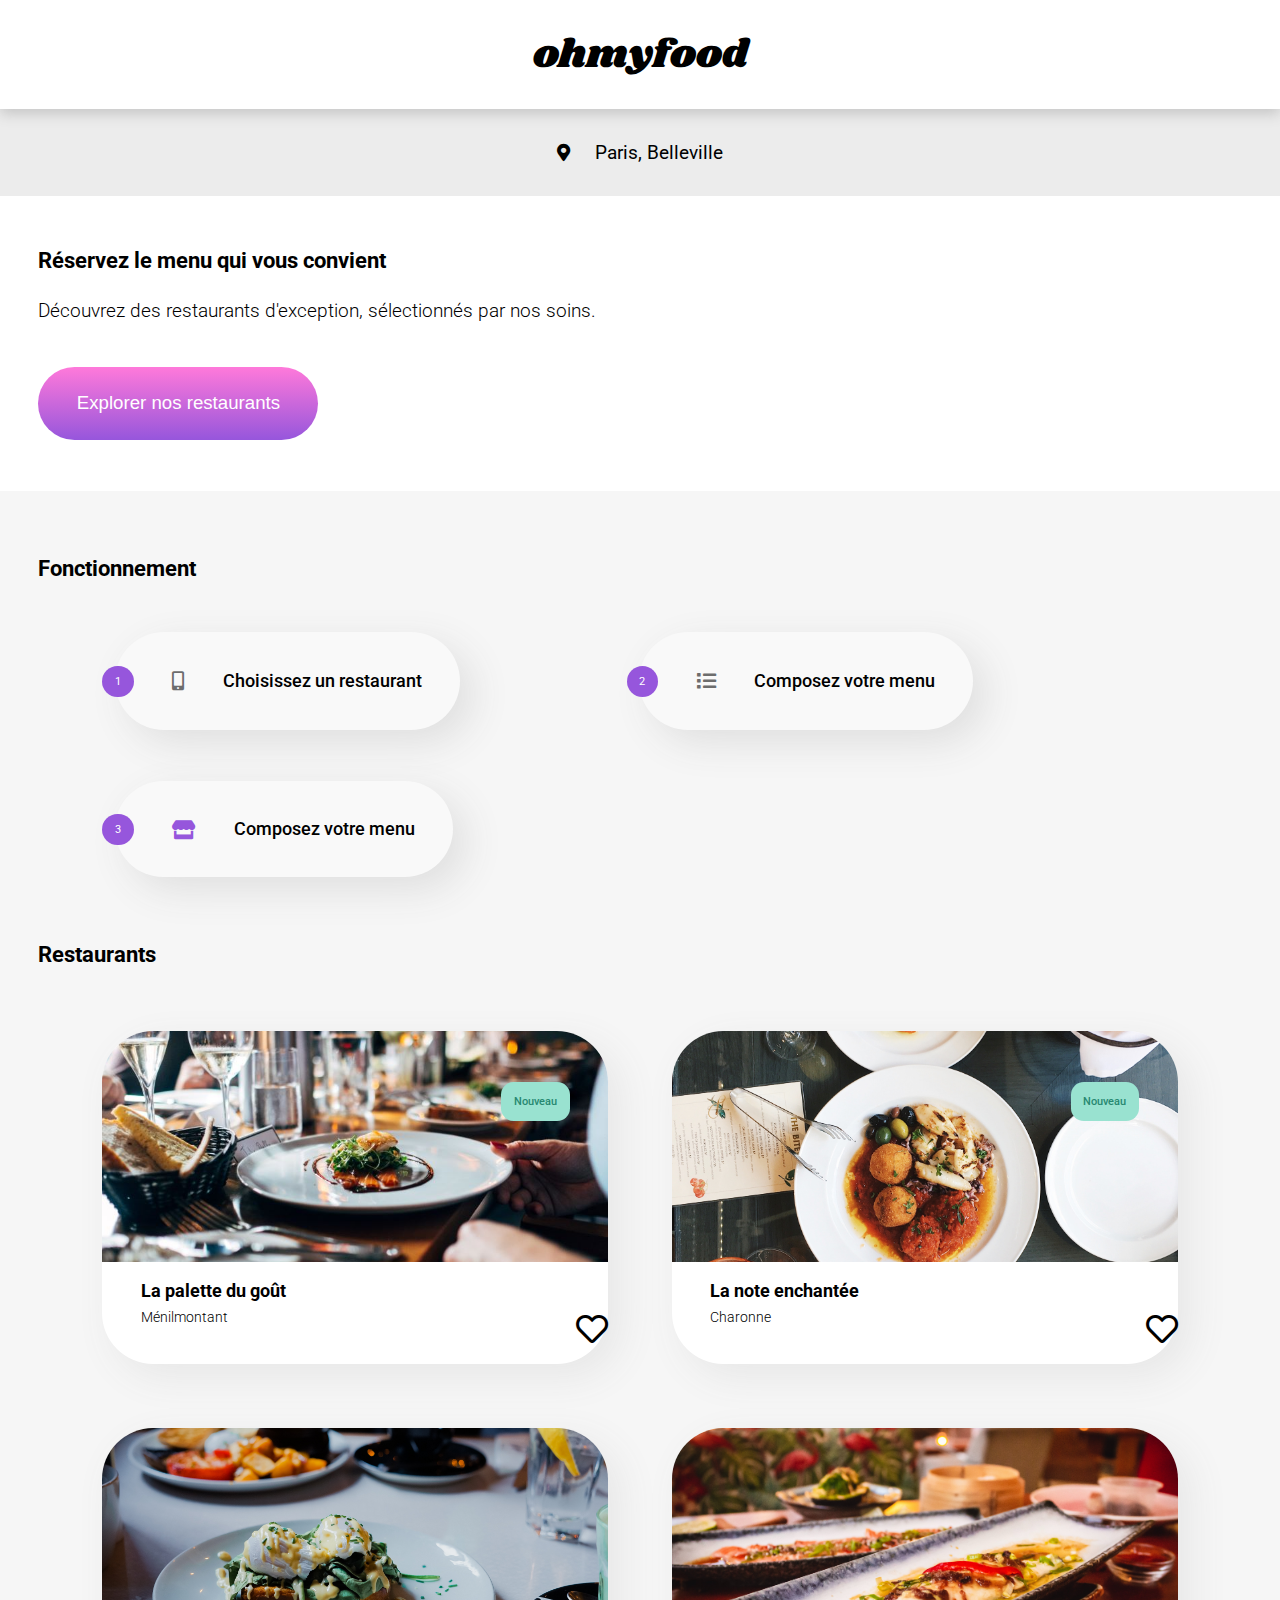
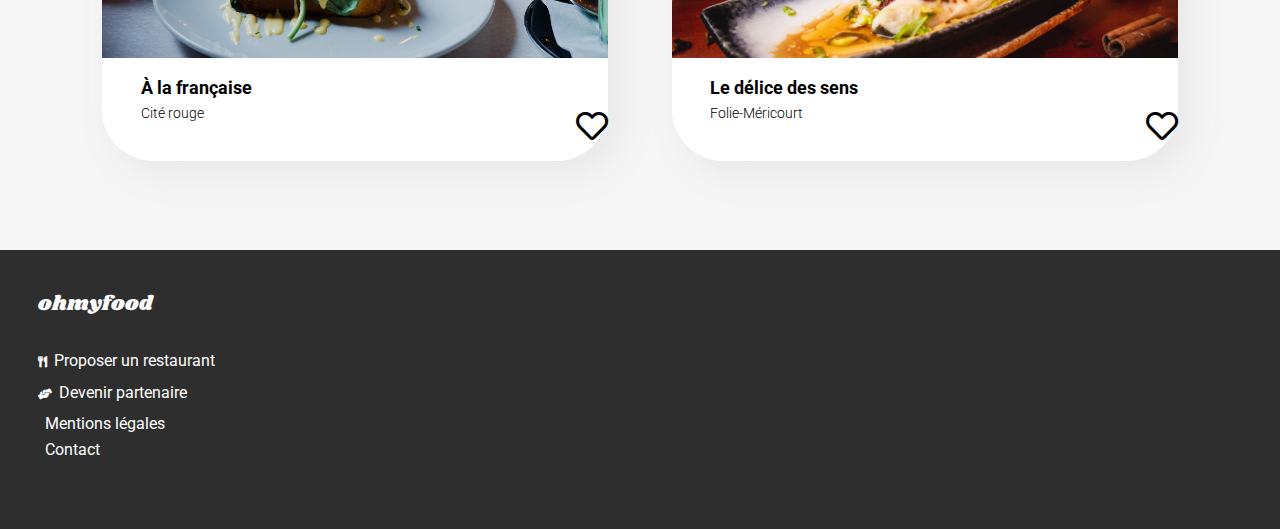
==== index.html @ 34de09c7 "Pages restaurants partie 5" ====
<!DOCTYPE html>
<html lang="fr">
<head>
    <meta charset="utf-8" />
    <meta name="viewport" content="width=device-width,initial-scale=1">
    <title>Ohmyfood</title> 
    <link rel="stylesheet" href="style.css" />
    <link rel="stylesheet" href="https://cdnjs.cloudflare.com/ajax/libs/font-awesome/5.13.1/css/all.min.css"/>
    <link href="https://fonts.googleapis.com/css2?family=Shrikhand&display=swap" rel="stylesheet">
    <link href="https://fonts.googleapis.com/css2?family=Roboto:wght@100;300;400;500;700&display=swap" rel="stylesheet">
</head>
<body>
    <header>
        <div class="website-logo">
            <p>ohmyfood</p>
        </div>
    </header>
    <div id="container">
        <main> 
            <div class="location">
                <div class="location-logo">
                    <i class="fas fa-map-marker-alt"></i>
                </div>
                <div class="text-location">
                    <p>Paris, Belleville</p>
                </div>
            </div>
            <div class="intro">
                <div class="hat-intro">
                    <p>Réservez le menu qui vous convient</p>
                </div>
                <div class="text-intro">
                    <p>Découvrez des restaurants d'exception, sélectionnés par nos soins.</p>
                </div>
                <form class="restaurant-link">
                    <button type="submit"><span class="menu-button">Explorer nos restaurants</span></i></button>
                </form>
            </div>
            <div class="function">
                <div class="function-title">
                    <h1>Fonctionnement</h1>
                </div>
                <div class="topics-function">
                    <div class="topic-function">
                        <div class="number">
                            <p>1</p>
                        </div>
                        <div class="function-logo">
                            <i class="fas fa-mobile-alt"></i>
                        </div>
                        <div class="text-function">
                            <p>Choisissez un restaurant</p>
                        </div>
                    </div>
                    <div class="topic-function">
                        <div class="number">
                            <p>2</p>
                        </div>
                        <div class="function-logo">
                            <i class="fas fa-list"></i>
                        </div>
                        <div class="text-function">
                            <p>Composez votre menu</p>
                        </div>
                    </div>
                    <div class="topic-function">
                        <div class="number">
                            <p>3</p>
                        </div>
                        <div class="store-logo">
                            <i class="fas fa-store"></i>
                        </div>
                        <div class="text-function">
                            <p>Composez votre menu</p>
                        </div>
                    </div>
                </div>
            </div>
            <div class="restaurants-presentation">
                <div class="restaurant-title">
                    <h1>Restaurants</h1>
                </div>
                <div class="bloc-cards-restaurants">
                    <div class="card-restaurant new">
                        <div class="photo-restaurant">
                            <img src="images/la-palette-du-gout.jpg" alt="photo La palette du goût">
                            <div class="tag-new-1">
                                <p>Nouveau</p>
                            </div>
                        </div>
                        <div class="restaurant-informations">
                            <div class="text-restaurant">
                                <div class="restaurant-name">
                                    <h2>La palette du goût</h2>
                                </div>
                                <div class="restaurant-location">
                                    <p>Ménilmontant</p>
                                </div>
                            </div>
                            <div class="heart-logo">
                                <i class="far fa-heart"></i>
                            </div>
                        </div>
                    </div>
                    <div class="card-restaurant new">
                        <div class="photo-restaurant">
                            <img src="images/la-note-enchantee.jpg" alt="photo La note enchantée">
                            <div class="tag-new-2">
                                <p>Nouveau</p>
                            </div>
                        </div>
                        <div class="restaurant-informations">
                            <div class="text-restaurant">
                                <div class="restaurant-name">
                                    <h2>La note enchantée</h2>
                                </div>
                                <div class="restaurant-location">
                                    <p>Charonne</p>
                                </div>
                            </div>
                            <div class="heart-logo">
                                <i class="far fa-heart"></i>
                            </div>
                        </div>
                    </div>
                    <div class="card-restaurant">
                        <div class="photo-restaurant">
                            <img src="images/a-la-francaise.jpg" alt="photo À la française">
                        </div>
                        <div class="restaurant-informations">
                            <div class="text-restaurant">
                                <div class="restaurant-name">
                                    <h2>À la française</h2>
                                </div>
                                <div class="restaurant-location">
                                    <p>Cité rouge</p>
                                </div>
                            </div>
                            <div class="heart-logo">
                                <i class="far fa-heart"></i>
                            </div>
                        </div>
                    </div>
                    <div class="card-restaurant">
                        <div class="photo-restaurant">
                            <img src="images/le-delice-des-sens.jpg" alt="photo Le délice des sens">
                        </div>
                        <div class="restaurant-informations">
                            <div class="text-restaurant">
                                <div class="restaurant-name">
                                    <h2>Le délice des sens</h2>
                                </div>
                                <div class="restaurant-location">
                                    <p>Folie-Méricourt</p>
                                </div>
                            </div>
                            <div class="heart-logo">
                                <i class="far fa-heart"></i>
                            </div>
                        </div>
                    </div>
                </div>
            </div>
        </main>
    </div id="container">
    <footer>
        <div class="footer-title">
            <p>ohmyfood</p>
        </div>
        <div class="topics-footer">
            <div class="topic-footer-1">
                <div class="footer-logo">
                    <i class="fas fa-utensils"></i>
                </div>
                <div class="text-footer-1">
                    <p>Proposer un restaurant</p>
                </div>
            </div>
            <div class="topic-footer-1">
                <div class="footer-logo">
                    <i class="fas fa-hands-helping"></i>
                </div>
                <div class="text-footer-1">
                    <p>Devenir partenaire</p>
                </div>
            </div>
            <div class="topic-footer">
                <div class="text-footer">
                    <p>Mentions légales</p>
                </div>
            </div>
            <div class="topic-footer">
                <div class="text-footer">
                    <p><a href="mailto:amandine.villareal@gmail.com">Contact</a></p>
                </div>
            </div>
        </div>
    </footer>    
</body>
</html>
---- style.css ----
/*Homepage*/
body {
  font-family: roboto, sans-serif;
  width: 100%;
  margin: 0;
}

/*header*/
header {
  display: flex;
  justify-content: center;
}

.website-logo {
  box-shadow: 0vw 0.5vw 1vw #c6c6c6;
  display: flex;
  justify-content: center;
  width: 100%;
}
.website-logo p {
  margin: 2vw 0;
  font-family: shrikhand;
  font-size: 1.7em;
}
@media only screen and (min-width: 768px) and (max-width: 1023px) {
  .website-logo p {
    font-size: 3.5em;
  }
}
@media only screen and (min-width: 1024px) {
  .website-logo p {
    font-size: 2.5em;
    box-shadow: 0vw 0.5vw 1vw white;
  }
}

/*main*/
.location {
  display: flex;
  justify-content: center;
  background: #ECECEC;
}
.location p {
  margin: 4vw 0;
  font-size: 0.85em;
}
@media only screen and (min-width: 768px) and (max-width: 1023px) {
  .location p {
    font-size: 1.4em;
    font-weight: 400;
  }
}
@media only screen and (min-width: 1024px) {
  .location p {
    font-size: 1.2em;
    margin: 2.5vw 0;
  }
}

.location-logo {
  display: flex;
  align-items: center;
  margin-right: 2vw;
}

.fa-map-marker-alt {
  font-size: 0.8em;
}
@media only screen and (min-width: 768px) and (max-width: 1023px) {
  .fa-map-marker-alt {
    font-size: 1.3em;
  }
}
@media only screen and (min-width: 1024px) {
  .fa-map-marker-alt {
    font-size: 1.1em;
  }
}

.intro {
  display: flex;
  flex-direction: column;
  align-items: center;
  background: #f4f4f4;
}
@media only screen and (min-width: 1024px) {
  .intro {
    background: white;
    align-items: normal;
    padding-left: 3vw;
  }
}

.hat-intro {
  margin: 11vw 19vw 5vw 19vw;
  text-align: center;
}
@media only screen and (min-width: 768px) and (max-width: 1023px) {
  .hat-intro {
    margin: 7vw 0 5vw 0;
  }
}
@media only screen and (min-width: 1024px) {
  .hat-intro {
    margin: 4vw 0vw 2vw 0vw;
    text-align: start;
  }
}
.hat-intro p {
  margin: 0;
  font-size: 1.2em;
  font-weight: bold;
}
@media only screen and (min-width: 768px) and (max-width: 1023px) {
  .hat-intro p {
    font-size: 1.8em;
  }
}
@media only screen and (min-width: 1024px) {
  .hat-intro p {
    font-size: 1.4em;
  }
}

.text-intro {
  margin: 0 9vw 10vw 9vw;
  text-align: center;
}
@media only screen and (min-width: 768px) and (max-width: 1023px) {
  .text-intro {
    margin: 0 18vw 8vw 18vw;
  }
}
@media only screen and (min-width: 1024px) {
  .text-intro {
    margin: 0 0vw 3.5vw 0vw;
    text-align: start;
  }
}
.text-intro p {
  margin: 0;
  font-size: 0.9em;
  font-weight: 300;
}
@media only screen and (min-width: 768px) and (max-width: 1023px) {
  .text-intro p {
    font-size: 1.4em;
  }
}
@media only screen and (min-width: 1024px) {
  .text-intro p {
    font-size: 1.2em;
  }
}

.restaurant-link {
  margin-bottom: 15vw;
}
@media only screen and (min-width: 768px) and (max-width: 1023px) {
  .restaurant-link {
    margin-bottom: 11vw;
  }
}
@media only screen and (min-width: 1024px) {
  .restaurant-link {
    margin-bottom: 4vw;
  }
}

button {
  background: linear-gradient(0deg, #9656DC, #FF79DA);
  border-radius: 9vw;
  border: white;
  padding: 4vw 5.5vw;
}
@media only screen and (min-width: 768px) and (max-width: 1023px) {
  button {
    padding: 3vw 6vw;
  }
}
@media only screen and (min-width: 1024px) {
  button {
    padding: 2vw 3vw;
  }
}

.menu-button {
  font-size: 1em;
  font-weight: 500;
  color: white;
}
@media only screen and (min-width: 768px) and (max-width: 1023px) {
  .menu-button {
    font-size: 1.7em;
  }
}
@media only screen and (min-width: 1024px) {
  .menu-button {
    font-size: 1.4em;
  }
}

.function h1 {
  font-size: 1.2em;
  margin: 12vw 0 8vw 5vw;
}
@media only screen and (min-width: 768px) and (max-width: 1023px) {
  .function h1 {
    font-size: 1.6em;
    margin: 6vw 0 6vw 5vw;
  }
}
@media only screen and (min-width: 1024px) {
  .function h1 {
    font-size: 1.4em;
    margin: 5vw 0 4vw 3vw;
  }
}

.topics-function {
  margin-bottom: 17vw;
}
@media only screen and (min-width: 768px) and (max-width: 1023px) {
  .topics-function {
    margin-bottom: 9vw;
  }
}
@media only screen and (min-width: 1024px) {
  .topics-function {
    margin-bottom: 0;
    display: flex;
    flex-wrap: wrap;
  }
}

.topic-function {
  display: flex;
  align-items: center;
  background: #f9f9f9;
  margin: 0 5vw 4vw 9vw;
  border-radius: 6vw;
  box-shadow: 1vw 1vw 3vw #dfdfdf;
}
@media only screen and (min-width: 768px) and (max-width: 1023px) {
  .topic-function {
    margin: 0 14vw 7vw 14vw;
    border-radius: 4vw;
  }
}

.function-logo {
  color: #6d6d6d;
  padding: 7.5vw;
}
@media only screen and (min-width: 768px) and (max-width: 1023px) {
  .function-logo {
    padding: 5vw;
  }
}
@media only screen and (min-width: 1024px) {
  .function-logo {
    padding: 3vw;
  }
}

.store-logo {
  display: flex;
  align-items: center;
  color: #9656DC;
  padding: 7.5vw;
}
@media only screen and (min-width: 768px) and (max-width: 1023px) {
  .store-logo {
    padding: 5vw;
  }
}
@media only screen and (min-width: 1024px) {
  .store-logo {
    padding: 3vw;
  }
}

@media only screen and (min-width: 1024px) {
  .text-function {
    margin-right: 3vw;
  }
}
.text-function p {
  font-size: 0.8em;
  font-weight: 500;
}
@media only screen and (min-width: 768px) and (max-width: 1023px) {
  .text-function p {
    font-size: 1.3em;
  }
}
@media only screen and (min-width: 1024px) {
  .text-function p {
    font-size: 1.1em;
    margin: 0;
  }
}

.fa-mobile-alt {
  font-size: 1em;
}
@media only screen and (min-width: 768px) and (max-width: 1023px) {
  .fa-mobile-alt {
    font-size: 1.3em;
  }
}
@media only screen and (min-width: 1024px) {
  .fa-mobile-alt {
    font-size: 1.2em;
  }
}

.fa-list {
  font-size: 0.9em;
}
@media only screen and (min-width: 768px) and (max-width: 1023px) {
  .fa-list {
    font-size: 1.15em;
  }
}
@media only screen and (min-width: 1024px) {
  .fa-list {
    font-size: 1.2em;
  }
}

.fa-store {
  font-size: 0.8em;
}
@media only screen and (min-width: 768px) and (max-width: 1023px) {
  .fa-store {
    font-size: 1.1em;
  }
}
@media only screen and (min-width: 1024px) {
  .fa-store {
    font-size: 1.2em;
  }
}

.number {
  background: #9656DC;
  border-radius: 3vw;
  padding: 1vw 2vw;
  margin-left: -3.5vw;
}
@media only screen and (min-width: 768px) and (max-width: 1023px) {
  .number {
    padding: 0.6vw 1.3vw;
    margin-left: -2vw;
  }
}
@media only screen and (min-width: 1024px) {
  .number {
    padding: 0.7vw 1vw;
    margin-left: -1vw;
  }
}
.number p {
  margin: 0;
  color: white;
  font-size: 0.7em;
}
@media only screen and (min-width: 768px) and (max-width: 1023px) {
  .number p {
    font-size: 1em;
  }
}

.restaurants-presentation {
  padding: 4vw 0 12vw 0;
  background: #f6f6f6;
}
@media only screen and (min-width: 768px) and (max-width: 1023px) {
  .restaurants-presentation {
    padding: 4vw 0 2vw 0;
  }
}
@media only screen and (min-width: 1024px) {
  .restaurants-presentation {
    padding: 1vw 0 2vw 0;
  }
}
.restaurants-presentation h1 {
  font-size: 1.2em;
  margin: 12vw 0 5vw 5vw;
}
@media only screen and (min-width: 768px) and (max-width: 1023px) {
  .restaurants-presentation h1 {
    font-size: 1.6em;
    margin: 5vw 0 7vw 5vw;
  }
}
@media only screen and (min-width: 1024px) {
  .restaurants-presentation h1 {
    font-size: 1.4em;
    margin: 0vw 0 5vw 3vw;
  }
}

.bloc-cards-restaurants {
  display: flex;
  flex-direction: column;
  margin: 0 5.6vw;
}
@media only screen and (min-width: 768px) and (max-width: 1023px) {
  .bloc-cards-restaurants {
    margin: 0 10vw;
  }
}
@media only screen and (min-width: 1024px) {
  .bloc-cards-restaurants {
    display: grid;
    grid-template-columns: 39.5vw 39.5vw;
    grid-template-rows: 31vw 31vw;
    grid-column-gap: 5vw;
    margin: 0 8vw 0 8vw;
  }
}

.card-restaurant {
  background: white;
  border-radius: 4vw;
  margin-bottom: 5vw;
  box-shadow: 1vw 1vw 3vw #e7e7e7;
}
@media only screen and (min-width: 768px) and (max-width: 1023px) {
  .card-restaurant {
    margin-bottom: 8vw;
  }
}

.photo-restaurant {
  height: 46vw;
}
@media only screen and (min-width: 768px) and (max-width: 1023px) {
  .photo-restaurant {
    height: 33vw;
  }
}
@media only screen and (min-width: 1024px) {
  .photo-restaurant {
    height: 18vw;
  }
}
.photo-restaurant img {
  object-fit: cover;
  width: 100%;
  height: 100%;
  border-radius: 4vw 4vw 0 0;
}

.new {
  position: relative;
}

.tag-new-1 {
  background: #99E2D0;
  padding: 1.5vw 3vw 1.5vw 3vw;
  border-radius: 1vw;
  position: absolute;
  right: 3vw;
  top: 4vw;
}
@media only screen and (min-width: 1024px) {
  .tag-new-1 {
    padding: 1vw;
  }
}
.tag-new-1 p {
  margin: 0;
  font-size: 0.7em;
  font-weight: 500;
  color: #278870;
}
@media only screen and (min-width: 768px) and (max-width: 1023px) {
  .tag-new-1 p {
    font-size: 1.1em;
  }
}

.tag-new-2 {
  background: #99E2D0;
  padding: 1.5vw 3vw 1.5vw 3vw;
  border-radius: 1vw;
  position: absolute;
  right: 3vw;
  top: 4vw;
}
@media only screen and (min-width: 1024px) {
  .tag-new-2 {
    padding: 1vw;
  }
}
.tag-new-2 p {
  margin: 0;
  font-size: 0.7em;
  font-weight: 500;
  color: #278870;
}
@media only screen and (min-width: 768px) and (max-width: 1023px) {
  .tag-new-2 p {
    font-size: 1.1em;
  }
}

.restaurant-informations {
  display: flex;
  justify-content: space-between;
}

.restaurant-name {
  margin: 4vw 0 0 3.5vw;
}
@media only screen and (min-width: 768px) and (max-width: 1023px) {
  .restaurant-name {
    margin: 2vw 0 0 3.5vw;
  }
}
@media only screen and (min-width: 1024px) {
  .restaurant-name {
    margin: 1.5vw 0 0 3vw;
  }
}
.restaurant-name h2 {
  margin: 0;
  font-size: 0.9em;
}
@media only screen and (min-width: 768px) and (max-width: 1023px) {
  .restaurant-name h2 {
    font-size: 1.3em;
  }
}
@media only screen and (min-width: 1024px) {
  .restaurant-name h2 {
    font-size: 1.1em;
  }
}

.restaurant-location {
  margin: 1vw 0 4.5vw 3.5vw;
}
@media only screen and (min-width: 768px) and (max-width: 1023px) {
  .restaurant-location {
    margin: 1vw 0 3vw 3.5vw;
  }
}
@media only screen and (min-width: 1024px) {
  .restaurant-location {
    margin: 0.6vw 0 0vw 3vw;
  }
}
.restaurant-location p {
  margin: 0;
  font-size: 0.85em;
  font-weight: 300;
}
@media only screen and (min-width: 768px) and (max-width: 1023px) {
  .restaurant-location p {
    font-size: 1.2em;
  }
}
@media only screen and (min-width: 1024px) {
  .restaurant-location p {
    font-size: 0.85em;
  }
}

.heart-logo {
  padding: 6vw 6vw 7vw 0;
}
@media only screen and (min-width: 768px) and (max-width: 1023px) {
  .heart-logo {
    padding: 4vw 6vw 4vw 0;
  }
}
@media only screen and (min-width: 1024px) {
  .heart-logo {
    padding: 2.5vw 4vw 0 0;
  }
}

.fa-heart {
  font-size: 1.2em;
}
@media only screen and (min-width: 768px) and (max-width: 1023px) {
  .fa-heart {
    font-size: 1.7em;
  }
}

/*Footer homepage and restaurants*/
footer {
  background: #2E2E2E;
}

.footer-title {
  padding: 5vw 0 6vw 5vw;
}
@media only screen and (min-width: 768px) and (max-width: 1023px) {
  .footer-title {
    padding: 3vw 0 2vw 5vw;
  }
}
@media only screen and (min-width: 1024px) {
  .footer-title {
    padding: 3vw 0 2vw 3vw;
  }
}
.footer-title p {
  font-family: shrikhand;
  font-size: 1em;
  margin: 0;
  color: white;
}
@media only screen and (min-width: 768px) and (max-width: 1023px) {
  .footer-title p {
    font-size: 1.3em;
  }
}
@media only screen and (min-width: 1024px) {
  .footer-title p {
    font-size: 1.3em;
  }
}

.topics-footer {
  padding: 0 0 9vw 5vw;
}
@media only screen and (min-width: 768px) and (max-width: 1023px) {
  .topics-footer {
    padding: 0 0 4vw 5vw;
  }
}
@media only screen and (min-width: 1024px) {
  .topics-footer {
    padding: 0 0 5vw 3vw;
  }
}
.topics-footer p {
  color: white;
  font-size: 0.85em;
  margin: 1vw;
}
@media only screen and (min-width: 768px) and (max-width: 1023px) {
  .topics-footer p {
    font-size: 1.1em;
    margin: 0.5vw 0;
  }
}
@media only screen and (min-width: 1024px) {
  .topics-footer p {
    font-size: 1em;
    margin: 0.5vw;
  }
}
.topics-footer a {
  text-decoration: none;
  color: white;
}

.topic-footer-1 {
  display: flex;
  align-items: center;
}

.footer-logo {
  margin-right: 3vw;
}
@media only screen and (min-width: 768px) and (max-width: 1023px) {
  .footer-logo {
    margin-right: 1vw;
  }
}
@media only screen and (min-width: 1024px) {
  .footer-logo {
    margin-right: 0;
  }
}

.fa-utensils {
  font-size: 0.7em;
  color: white;
  margin: 0;
}
@media only screen and (min-width: 768px) and (max-width: 1023px) {
  .fa-utensils {
    margin-right: 1vw;
    font-size: 1em;
  }
}

.fa-hands-helping {
  font-size: 0.7em;
  color: white;
  margin: 0;
}
@media only screen and (min-width: 768px) and (max-width: 1023px) {
  .fa-hands-helping {
    margin-right: 0.6vw;
    font-size: 0.9em;
  }
}

/*Restaurant pages*/
#container {
  background: #f6f6f6;
}

/*header restaurant*/
.website-presentation {
  display: flex;
  justify-content: center;
  align-items: center;
  width: 100%;
}
.website-presentation h1 {
  margin: 2vw 0;
  font-family: shrikhand;
  font-size: 1.5em;
  font-weight: 400;
}
@media only screen and (min-width: 768px) and (max-width: 1023px) {
  .website-presentation h1 {
    font-size: 3.5em;
  }
}
@media only screen and (min-width: 1024px) {
  .website-presentation h1 {
    font-size: 2.5em;
  }
}

.logo-arrow {
  position: absolute;
  left: 5vw;
  top: 5vw;
}
@media only screen and (min-width: 1024px) {
  .logo-arrow {
    top: 4vw;
  }
}

@media only screen and (min-width: 768px) and (max-width: 1023px) {
  .fa-arrow-left {
    font-size: 2em;
  }
}
@media only screen and (min-width: 1024px) {
  .fa-arrow-left {
    font-size: 1.5em;
  }
}

/*body restaurant*/
.photo-page-restaurant {
  height: 67vw;
}
@media only screen and (min-width: 768px) and (max-width: 1023px) {
  .photo-page-restaurant {
    height: 47vw;
  }
}
@media only screen and (min-width: 1024px) {
  .photo-page-restaurant {
    height: 42vw;
  }
}
.photo-page-restaurant img {
  object-fit: cover;
  width: 100%;
  height: 100%;
}

.restaurant-menu {
  position: relative;
  top: -11vw;
  border-radius: 9vw 9vw 0 0;
  background: #f6f6f6;
}
@media only screen and (min-width: 1024px) {
  .restaurant-menu {
    border-radius: 7vw 7vw 0 0;
    top: -8vw;
  }
}
.restaurant-menu h2 {
  margin: 0;
  font-size: 1em;
  font-weight: 300;
}
@media only screen and (min-width: 768px) and (max-width: 1023px) {
  .restaurant-menu h2 {
    font-size: 1.6em;
  }
}
@media only screen and (min-width: 1024px) {
  .restaurant-menu h2 {
    font-size: 1.4em;
  }
}
.restaurant-menu h3 {
  margin: 0;
  font-size: 0.9em;
}
@media only screen and (min-width: 768px) and (max-width: 1023px) {
  .restaurant-menu h3 {
    font-size: 1.3em;
  }
}
@media only screen and (min-width: 1024px) {
  .restaurant-menu h3 {
    font-size: 1em;
    padding-right: 5vw;
  }
}
.restaurant-menu p {
  margin: 0;
  font-size: 0.85em;
}
@media only screen and (min-width: 768px) and (max-width: 1023px) {
  .restaurant-menu p {
    font-size: 1.5em;
  }
}
@media only screen and (min-width: 1024px) {
  .restaurant-menu p {
    font-size: 0.95em;
  }
}

.menu-title {
  display: flex;
  justify-content: space-between;
  align-items: center;
  padding: 8vw 9vw 0 5vw;
}
@media only screen and (min-width: 768px) and (max-width: 1023px) {
  .menu-title {
    padding: 3vw 9vw 0 10vw;
  }
}
@media only screen and (min-width: 1024px) {
  .menu-title {
    padding: 2vw 9vw 0 8vw;
  }
}
.menu-title h1 {
  font-family: shrikhand;
  font-size: 1.5em;
  font-weight: 400;
  margin: 0;
}
@media only screen and (min-width: 768px) and (max-width: 1023px) {
  .menu-title h1 {
    font-size: 2.3em;
  }
}
@media only screen and (min-width: 1024px) {
  .menu-title h1 {
    font-size: 2.5em;
  }
}

.heart-logo {
  padding: 4vw 6vw 4vw 0;
}
@media only screen and (min-width: 1024px) {
  .heart-logo {
    padding: 4vw 0 4vw 0;
  }
}

.fa-heart {
  font-size: 1.2em;
}
@media only screen and (min-width: 768px) and (max-width: 1023px) {
  .fa-heart {
    font-size: 2em;
  }
}
@media only screen and (min-width: 1024px) {
  .fa-heart {
    font-size: 2em;
  }
}

.course-title {
  margin: 10vw 0 4vw 5vw;
  padding-bottom: 2vw;
}
@media only screen and (min-width: 768px) and (max-width: 1023px) {
  .course-title {
    margin: 4vw 0 4vw 5vw;
  }
}
@media only screen and (min-width: 1024px) {
  .course-title {
    margin: 1vw 0 5vw 3vw;
    padding-bottom: 0vw;
  }
}
.course-title h2 {
  border-bottom: solid 1vw #99E2D0;
  width: 31px;
}
@media only screen and (min-width: 768px) and (max-width: 1023px) {
  .course-title h2 {
    font-size: 1.6em;
    border-bottom: solid 0.6vw #99E2D0;
    width: 45px;
  }
}
@media only screen and (min-width: 1024px) {
  .course-title h2 {
    border-bottom: solid 0.5vw #99E2D0;
  }
}

@media only screen and (min-width: 1024px) {
  .course-cards-bloc {
    display: flex;
    flex-wrap: wrap;
    margin: 0 3vw;
    margin-left: 8vw;
  }
}

.course-card {
  display: flex;
  justify-content: space-between;
  background: white;
  border-radius: 4vw;
  margin: 4vw 4vw 0 5vw;
  padding: 3vw 4vw 3vw 3vw;
  box-shadow: 1vw 1vw 3vw #e7e7e7;
}
@media only screen and (min-width: 768px) and (max-width: 1023px) {
  .course-card {
    padding: 3.5vw 5vw 3.5vw 4vw;
    margin: 0 10vw 7vw 10vw;
  }
}
@media only screen and (min-width: 1024px) {
  .course-card {
    margin: 0vw 11vw 4vw 0;
    padding: 2.5vw 4vw 2.5vw 3vw;
    border-radius: 5vw;
  }
}

.course-price {
  display: flex;
  align-items: center;
}
.course-price p {
  font-weight: 500;
}

.order-link {
  display: flex;
  justify-content: center;
  padding: 13vw 0 10vw 0;
}
@media only screen and (min-width: 768px) and (max-width: 1023px) {
  .order-link {
    padding: 3vw 0 2vw 0;
  }
}
@media only screen and (min-width: 1024px) {
  .order-link {
    padding: 2vw 0 0 0;
  }
}

@media only screen and (min-width: 1024px) {
  .order-button {
    padding: 2vw 2vw;
  }
}

.text-button {
  font-size: 1em;
  font-weight: 500;
  color: white;
  padding: 0 7vw;
}
@media only screen and (min-width: 768px) and (max-width: 1023px) {
  .text-button {
    font-size: 1.7em;
  }
}
@media only screen and (min-width: 1024px) {
  .text-button {
    font-size: 1.4em;
  }
}

/*# sourceMappingURL=style.css.map */
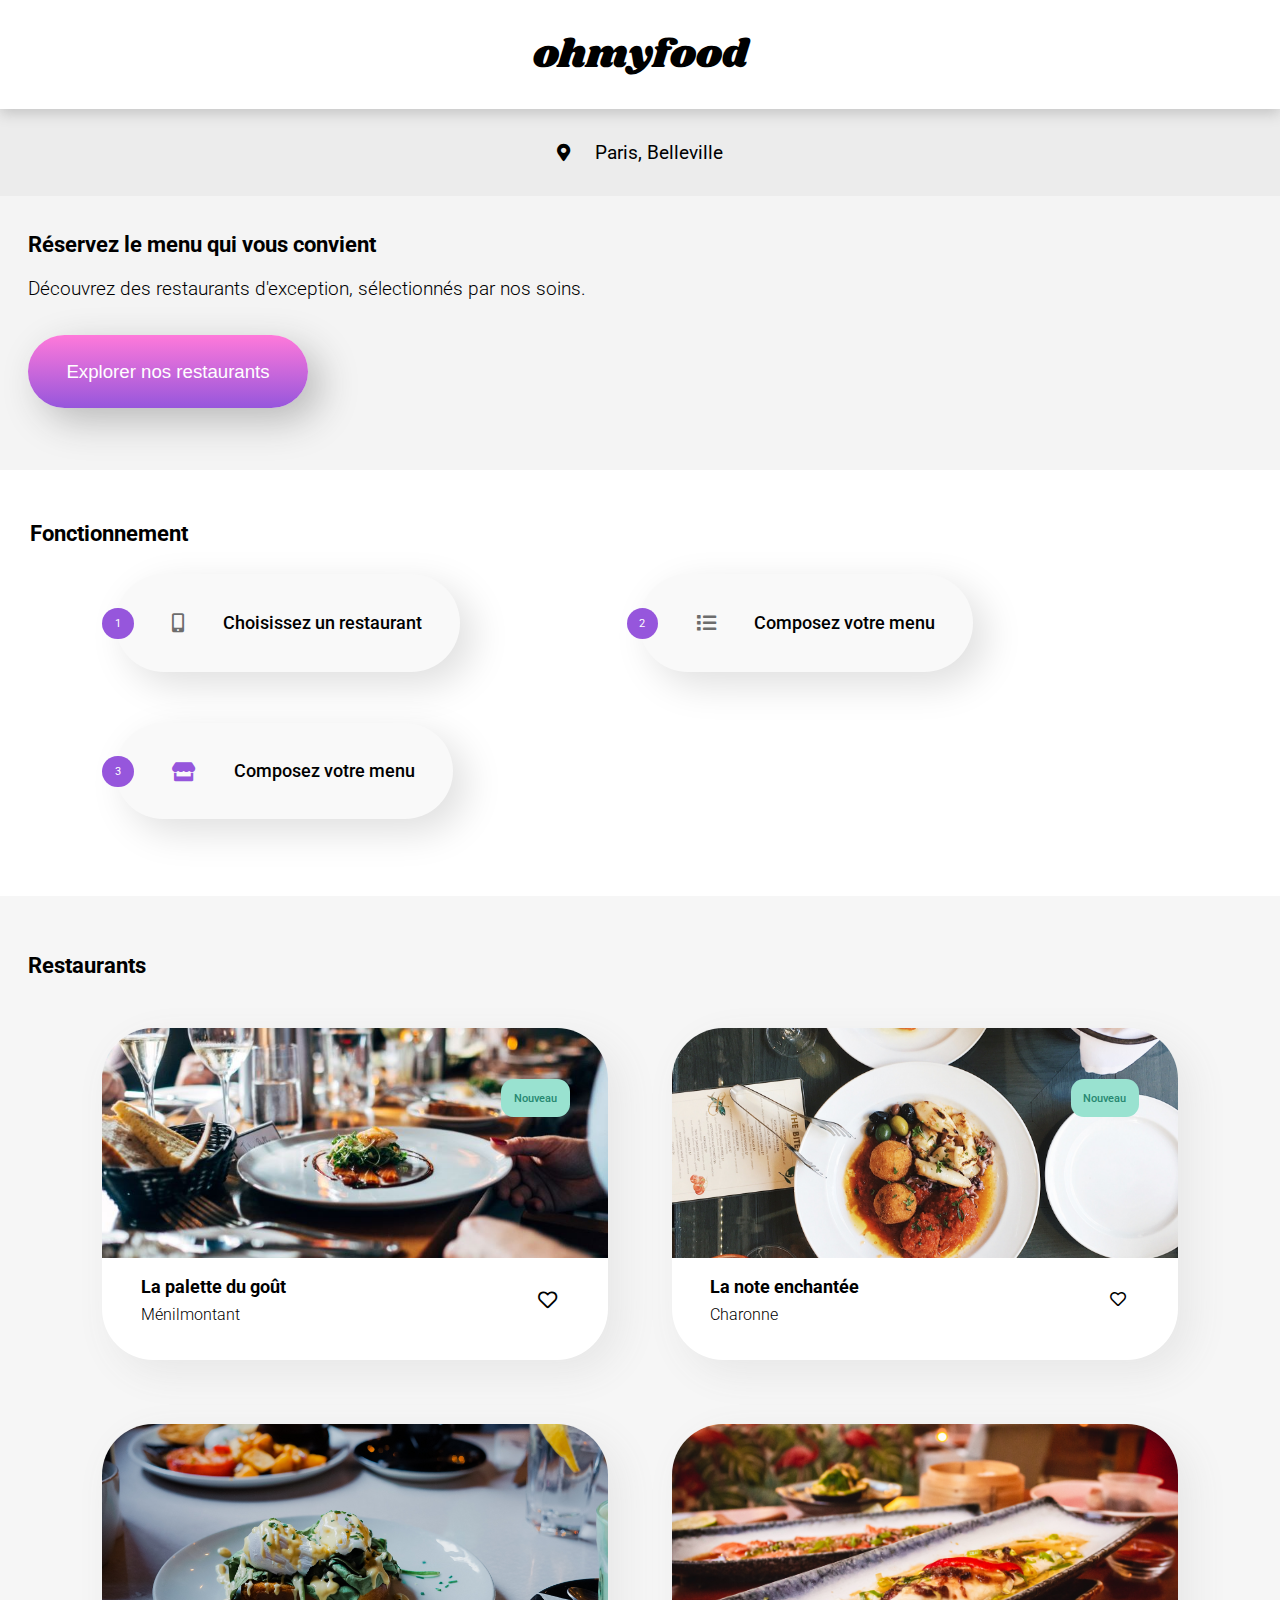
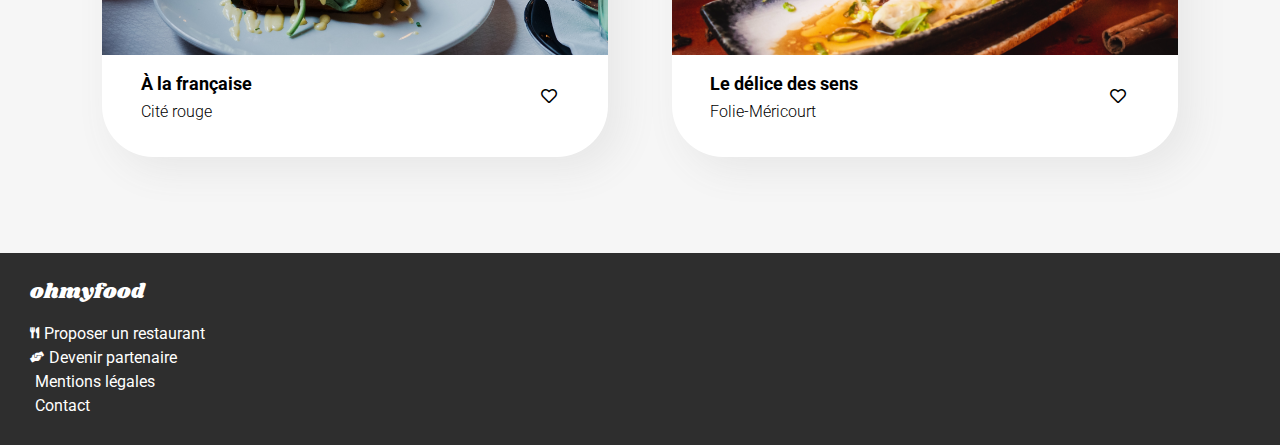
==== commit 23a66e90: "Partie 2" ====
--- a/index.html
+++ b/index.html
@@ -4,7 +4,7 @@
     <meta charset="utf-8" />
     <meta name="viewport" content="width=device-width,initial-scale=1">
     <title>Ohmyfood</title> 
-    <link rel="stylesheet" href="style.css" />
+    <link rel="stylesheet" href="style.css"/>
     <link rel="stylesheet" href="https://cdnjs.cloudflare.com/ajax/libs/font-awesome/5.13.1/css/all.min.css"/>
     <link href="https://fonts.googleapis.com/css2?family=Shrikhand&display=swap" rel="stylesheet">
     <link href="https://fonts.googleapis.com/css2?family=Roboto:wght@100;300;400;500;700&display=swap" rel="stylesheet">
@@ -98,7 +98,8 @@
                                 </div>
                             </div>
                             <div class="heart-logo">
-                                <i class="far fa-heart"></i>
+                                <i class="far fa-heart homepage-logo"></i>
+                                <div class="clic"></div>
                             </div>
                         </div>
                     </div>
@@ -191,7 +192,7 @@
             </div>
             <div class="topic-footer">
                 <div class="text-footer">
-                    <p><a href="mailto:amandine.villareal@gmail.com">Contact</a></p>
+                    <p><a href="mailto:test@test.fr">Contact</a></p>
                 </div>
             </div>
         </div>
--- a/style.css
+++ b/style.css
@@ -85,24 +85,23 @@
 }
 @media only screen and (min-width: 1024px) {
   .intro {
-    background: white;
     align-items: normal;
-    padding-left: 3vw;
+    padding-left: 28px;
   }
 }
 
 .hat-intro {
-  margin: 11vw 19vw 5vw 19vw;
+  margin: 35px 55px 15px 55px;
   text-align: center;
 }
 @media only screen and (min-width: 768px) and (max-width: 1023px) {
   .hat-intro {
-    margin: 7vw 0 5vw 0;
+    margin: 45px 0 35px 0;
   }
 }
 @media only screen and (min-width: 1024px) {
   .hat-intro {
-    margin: 4vw 0vw 2vw 0vw;
+    margin: 35px 0vw 20px 0vw;
     text-align: start;
   }
 }
@@ -123,17 +122,17 @@
 }
 
 .text-intro {
-  margin: 0 9vw 10vw 9vw;
+  margin: 0 25px 30px 25px;
   text-align: center;
 }
 @media only screen and (min-width: 768px) and (max-width: 1023px) {
   .text-intro {
-    margin: 0 18vw 8vw 18vw;
+    margin: 0 18vw 45px 18vw;
   }
 }
 @media only screen and (min-width: 1024px) {
   .text-intro {
-    margin: 0 0vw 3.5vw 0vw;
+    margin: 0 0vw 35px 0vw;
     text-align: start;
   }
 }
@@ -154,16 +153,16 @@
 }
 
 .restaurant-link {
-  margin-bottom: 15vw;
+  margin-bottom: 45px;
 }
 @media only screen and (min-width: 768px) and (max-width: 1023px) {
   .restaurant-link {
-    margin-bottom: 11vw;
+    margin-bottom: 65px;
   }
 }
 @media only screen and (min-width: 1024px) {
   .restaurant-link {
-    margin-bottom: 4vw;
+    margin-bottom: 62px;
   }
 }
 
@@ -172,6 +171,11 @@
   border-radius: 9vw;
   border: white;
   padding: 4vw 5.5vw;
+  box-shadow: 1vw 1vw 3vw #b9b9b9;
+}
+button:hover {
+  background: linear-gradient(0deg, #a167e0, #ff8de0);
+  box-shadow: 1vw 1vw 2vw #868686;
 }
 @media only screen and (min-width: 768px) and (max-width: 1023px) {
   button {
@@ -200,29 +204,43 @@
   }
 }
 
+.function {
+  background: white;
+  padding: 38px 0 3px 0;
+}
+@media only screen and (min-width: 768px) and (max-width: 1023px) {
+  .function {
+    padding: 50px 0 5px 0;
+  }
+}
+@media only screen and (min-width: 1024px) {
+  .function {
+    padding: 50px 0 25px 0;
+  }
+}
 .function h1 {
   font-size: 1.2em;
-  margin: 12vw 0 8vw 5vw;
+  margin: 0 0 25px 5vw;
 }
 @media only screen and (min-width: 768px) and (max-width: 1023px) {
   .function h1 {
     font-size: 1.6em;
-    margin: 6vw 0 6vw 5vw;
+    margin: 0 0 45px 5vw;
   }
 }
 @media only screen and (min-width: 1024px) {
   .function h1 {
     font-size: 1.4em;
-    margin: 5vw 0 4vw 3vw;
+    margin: 0 0 28px 30px;
   }
 }
 
 .topics-function {
-  margin-bottom: 17vw;
+  margin-bottom: 55px;
 }
 @media only screen and (min-width: 768px) and (max-width: 1023px) {
   .topics-function {
-    margin-bottom: 9vw;
+    margin-bottom: 75px;
   }
 }
 @media only screen and (min-width: 1024px) {
@@ -373,33 +391,33 @@
 }
 
 .restaurants-presentation {
-  padding: 4vw 0 12vw 0;
+  padding: 42px 0 24px 0;
   background: #f6f6f6;
 }
 @media only screen and (min-width: 768px) and (max-width: 1023px) {
   .restaurants-presentation {
-    padding: 4vw 0 2vw 0;
+    padding: 73px 0 27px 0;
   }
 }
 @media only screen and (min-width: 1024px) {
   .restaurants-presentation {
-    padding: 1vw 0 2vw 0;
+    padding: 56px 0 32px 0;
   }
 }
 .restaurants-presentation h1 {
   font-size: 1.2em;
-  margin: 12vw 0 5vw 5vw;
+  margin: 0 0 25px 5vw;
 }
 @media only screen and (min-width: 768px) and (max-width: 1023px) {
   .restaurants-presentation h1 {
     font-size: 1.6em;
-    margin: 5vw 0 7vw 5vw;
+    margin: 0 0 45px 35px;
   }
 }
 @media only screen and (min-width: 1024px) {
   .restaurants-presentation h1 {
     font-size: 1.4em;
-    margin: 0vw 0 5vw 3vw;
+    margin: 0vw 0 50px 28px;
   }
 }
 
@@ -567,7 +585,7 @@
 }
 @media only screen and (min-width: 1024px) {
   .restaurant-location p {
-    font-size: 0.85em;
+    font-size: 1em;
   }
 }
 
@@ -585,31 +603,46 @@
   }
 }
 
-.fa-heart {
+.homepage-logo {
   font-size: 1.2em;
 }
-@media only screen and (min-width: 768px) and (max-width: 1023px) {
-  .fa-heart {
+.homepage-logo:active > .heart-in-progress {
+  opacity: 1;
+  animation-name: heart-in-progress;
+  animation-duration: 1000ms;
+  color: #9656DC;
+  font-weight: 600;
+}
+@media only screen and (min-width: 768px) and (max-width: 1023px) {
+  .homepage-logo {
     font-size: 1.7em;
   }
 }
 
+@keyframes heart-in-progress {
+  0% {
+    transform: scaleX(0);
+  }
+  100% {
+    transform: scaleX(1);
+  }
+}
 /*Footer homepage and restaurants*/
 footer {
   background: #2E2E2E;
 }
 
 .footer-title {
-  padding: 5vw 0 6vw 5vw;
+  padding: 15px 0 8px 15px;
 }
 @media only screen and (min-width: 768px) and (max-width: 1023px) {
   .footer-title {
-    padding: 3vw 0 2vw 5vw;
+    padding: 25px 0 15px 35px;
   }
 }
 @media only screen and (min-width: 1024px) {
   .footer-title {
-    padding: 3vw 0 2vw 3vw;
+    padding: 24px 0 12px 30px;
   }
 }
 .footer-title p {
@@ -630,33 +663,33 @@
 }
 
 .topics-footer {
-  padding: 0 0 9vw 5vw;
+  padding: 0 0 20px 15px;
 }
 @media only screen and (min-width: 768px) and (max-width: 1023px) {
   .topics-footer {
-    padding: 0 0 4vw 5vw;
+    padding: 0 0 35px 35px;
   }
 }
 @media only screen and (min-width: 1024px) {
   .topics-footer {
-    padding: 0 0 5vw 3vw;
+    padding: 0 0 30px 30px;
   }
 }
 .topics-footer p {
   color: white;
   font-size: 0.85em;
-  margin: 1vw;
+  margin: 4px 0 0 0;
 }
 @media only screen and (min-width: 768px) and (max-width: 1023px) {
   .topics-footer p {
     font-size: 1.1em;
-    margin: 0.5vw 0;
+    margin: 5px 0 0 0;
   }
 }
 @media only screen and (min-width: 1024px) {
   .topics-footer p {
     font-size: 1em;
-    margin: 0.5vw;
+    margin: 5px 0 0 5px;
   }
 }
 .topics-footer a {
@@ -670,11 +703,11 @@
 }
 
 .footer-logo {
-  margin-right: 3vw;
+  margin-right: 5px;
 }
 @media only screen and (min-width: 768px) and (max-width: 1023px) {
   .footer-logo {
-    margin-right: 1vw;
+    margin-right: 0;
   }
 }
 @media only screen and (min-width: 1024px) {
@@ -690,7 +723,7 @@
 }
 @media only screen and (min-width: 768px) and (max-width: 1023px) {
   .fa-utensils {
-    margin-right: 1vw;
+    margin-right: 7px;
     font-size: 1em;
   }
 }
@@ -702,7 +735,7 @@
 }
 @media only screen and (min-width: 768px) and (max-width: 1023px) {
   .fa-hands-helping {
-    margin-right: 0.6vw;
+    margin-right: 3px;
     font-size: 0.9em;
   }
 }
@@ -747,6 +780,9 @@
   }
 }
 
+.fa-arrow-left {
+  color: black;
+}
 @media only screen and (min-width: 768px) and (max-width: 1023px) {
   .fa-arrow-left {
     font-size: 2em;
@@ -817,7 +853,7 @@
 @media only screen and (min-width: 1024px) {
   .restaurant-menu h3 {
     font-size: 1em;
-    padding-right: 5vw;
+    padding-right: 7vw;
   }
 }
 .restaurant-menu p {
@@ -868,25 +904,25 @@
   }
 }
 
-.heart-logo {
+.heart-restaurant {
   padding: 4vw 6vw 4vw 0;
 }
 @media only screen and (min-width: 1024px) {
-  .heart-logo {
+  .heart-restaurant {
     padding: 4vw 0 4vw 0;
   }
 }
 
-.fa-heart {
+.restaurant-logo {
   font-size: 1.2em;
 }
 @media only screen and (min-width: 768px) and (max-width: 1023px) {
-  .fa-heart {
+  .restaurant-logo {
     font-size: 2em;
   }
 }
 @media only screen and (min-width: 1024px) {
-  .fa-heart {
+  .restaurant-logo {
     font-size: 2em;
   }
 }
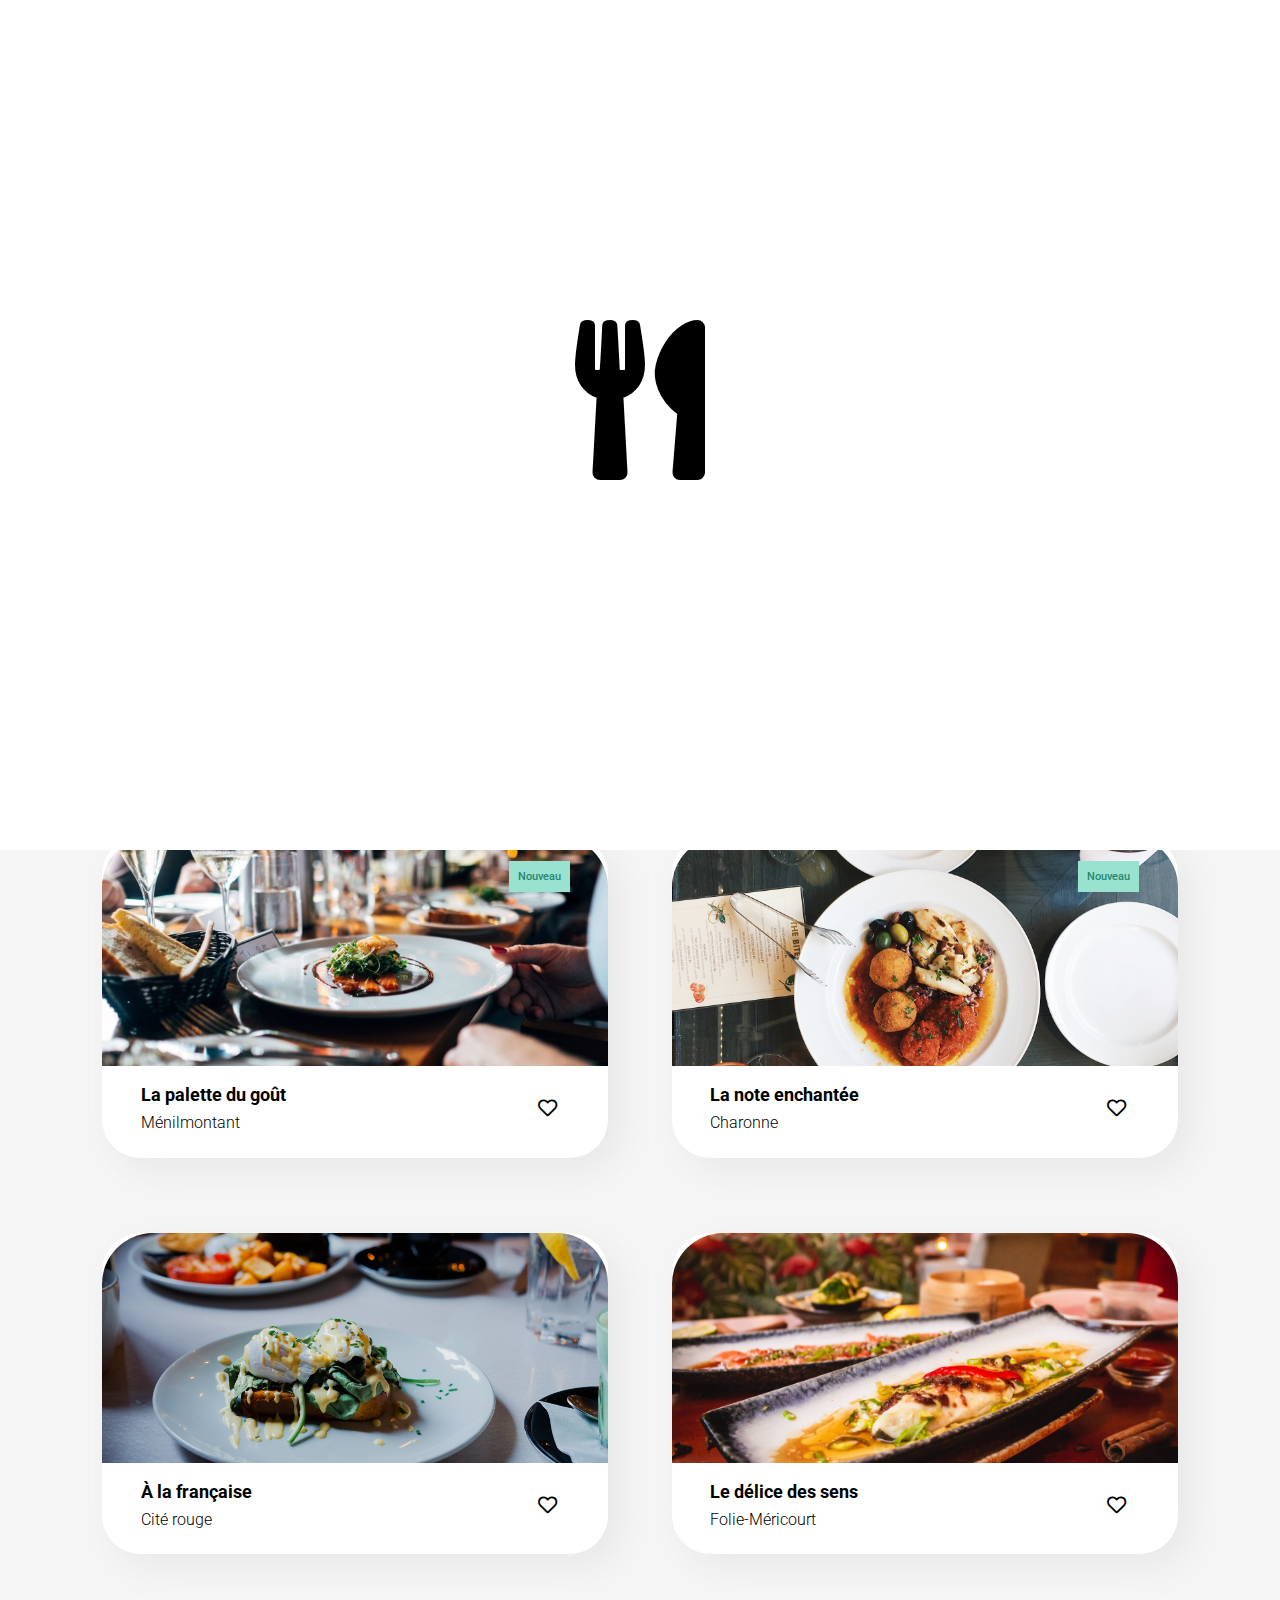
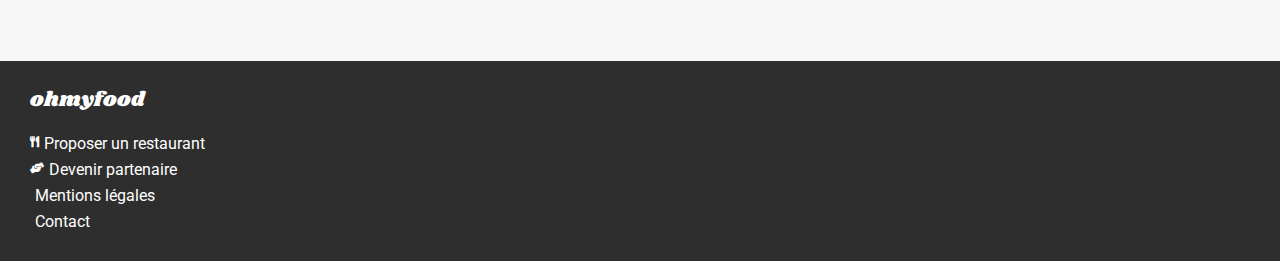
==== commit 59d85894: "Corrections et Animations partie 1" ====
--- a/index.html
+++ b/index.html
@@ -10,12 +10,17 @@
     <link href="https://fonts.googleapis.com/css2?family=Roboto:wght@100;300;400;500;700&display=swap" rel="stylesheet">
 </head>
 <body>
-    <header>
-        <div class="website-logo">
-            <p>ohmyfood</p>
+    <div class="loader">
+        <div class="loader-ustensils">
+            <i class="fas fa-utensils" id="black-ustensils"></i>
         </div>
-    </header>
+    </div>
     <div id="container">
+        <header>
+            <div class="website-logo">
+                <p>ohmyfood</p>
+            </div>
+        </header>
         <main> 
             <div class="location">
                 <div class="location-logo">
@@ -82,8 +87,8 @@
                 </div>
                 <div class="bloc-cards-restaurants">
                     <div class="card-restaurant new">
-                        <div class="photo-restaurant">
-                            <img src="images/la-palette-du-gout.jpg" alt="photo La palette du goût">
+                        <div class="photo-restaurant restaurant-link-1">
+                            <a href="html/la_palette_du_gout.html"><img src="images/la-palette-du-gout.jpg" alt="photo La palette du goût"></a>
                             <div class="tag-new-1">
                                 <p>Nouveau</p>
                             </div>
@@ -99,13 +104,15 @@
                             </div>
                             <div class="heart-logo">
                                 <i class="far fa-heart homepage-logo"></i>
-                                <div class="clic"></div>
+                            </div>
+                            <div class="full-heart-new">
+                                <i id="homepage-logo-full" class="far fa-heart"></i>
                             </div>
                         </div>
                     </div>
                     <div class="card-restaurant new">
-                        <div class="photo-restaurant">
-                            <img src="images/la-note-enchantee.jpg" alt="photo La note enchantée">
+                        <div class="photo-restaurant restaurant-link-2">
+                            <a href="html/la_note_enchantee.html"><img src="images/la-note-enchantee.jpg" alt="photo La note enchantée"></a>
                             <div class="tag-new-2">
                                 <p>Nouveau</p>
                             </div>
@@ -120,13 +127,16 @@
                                 </div>
                             </div>
                             <div class="heart-logo">
-                                <i class="far fa-heart"></i>
+                                <i class="far fa-heart homepage-logo"></i>
+                            </div>
+                            <div class="full-heart-new">
+                                <i id="homepage-logo-full" class="far fa-heart"></i>
                             </div>
                         </div>
                     </div>
                     <div class="card-restaurant">
-                        <div class="photo-restaurant">
-                            <img src="images/a-la-francaise.jpg" alt="photo À la française">
+                        <div class="photo-restaurant restaurant-link-3">
+                            <a href="html/a_la_francaise.html"><img src="images/a-la-francaise.jpg" alt="photo À la française"></a>
                         </div>
                         <div class="restaurant-informations">
                             <div class="text-restaurant">
@@ -138,13 +148,16 @@
                                 </div>
                             </div>
                             <div class="heart-logo">
-                                <i class="far fa-heart"></i>
+                                <i class="far fa-heart homepage-logo"></i>
+                            </div>
+                            <div class="full-heart-1">
+                                <i id="homepage-logo-full" class="far fa-heart"></i>
                             </div>
                         </div>
                     </div>
                     <div class="card-restaurant">
-                        <div class="photo-restaurant">
-                            <img src="images/le-delice-des-sens.jpg" alt="photo Le délice des sens">
+                        <div class="photo-restaurant restaurant-link-4">
+                            <a href="html/le_delice_des_sens.html"><img src="images/le-delice-des-sens.jpg" alt="photo Le délice des sens"></a>
                         </div>
                         <div class="restaurant-informations">
                             <div class="text-restaurant">
@@ -156,7 +169,10 @@
                                 </div>
                             </div>
                             <div class="heart-logo">
-                                <i class="far fa-heart"></i>
+                                <i class="far fa-heart homepage-logo"></i>
+                            </div>
+                            <div class="full-heart-2">
+                                <i id="homepage-logo-full" class="far fa-heart"></i>
                             </div>
                         </div>
                     </div>
--- a/style.css
+++ b/style.css
@@ -3,6 +3,33 @@
   font-family: roboto, sans-serif;
   width: 100%;
   margin: 0;
+}
+
+.loader {
+  display: flex;
+  justify-content: center;
+  align-items: center;
+  width: 100%;
+  height: 100%;
+  background: white;
+  z-index: 1;
+  position: absolute;
+  opacity: 0;
+  transition: opacity 3s;
+}
+.loader:hover {
+  transform: translate(0, -50px);
+  transition: transform 330ms ease-in-out;
+  opacity: 1;
+}
+
+#container {
+  z-index: 0;
+}
+
+#black-ustensils {
+  font-size: 10em;
+  color: black;
 }
 
 /*header*/
@@ -184,7 +211,7 @@
 }
 @media only screen and (min-width: 1024px) {
   button {
-    padding: 2vw 3vw;
+    padding: 1.5vw 3vw;
   }
 }
 
@@ -265,6 +292,11 @@
     border-radius: 4vw;
   }
 }
+@media only screen and (min-width: 1024px) {
+  .topic-function {
+    margin: 0 15px 45px 50px;
+  }
+}
 
 .function-logo {
   color: #6d6d6d;
@@ -277,7 +309,7 @@
 }
 @media only screen and (min-width: 1024px) {
   .function-logo {
-    padding: 3vw;
+    padding: 2vw 1.5vw;
   }
 }
 
@@ -294,13 +326,13 @@
 }
 @media only screen and (min-width: 1024px) {
   .store-logo {
-    padding: 3vw;
+    padding: 2vw 1.5vw;
   }
 }
 
 @media only screen and (min-width: 1024px) {
   .text-function {
-    margin-right: 3vw;
+    margin-right: 2vw;
   }
 }
 .text-function p {
@@ -375,7 +407,7 @@
 }
 @media only screen and (min-width: 1024px) {
   .number {
-    padding: 0.7vw 1vw;
+    padding: 0.44vw 0.72vw;
     margin-left: -1vw;
   }
 }
@@ -452,6 +484,12 @@
     margin-bottom: 8vw;
   }
 }
+@media only screen and (min-width: 1024px) {
+  .card-restaurant {
+    border-radius: 3vw;
+    margin-bottom: 5.85vw;
+  }
+}
 
 .photo-restaurant {
   height: 46vw;
@@ -480,14 +518,19 @@
 .tag-new-1 {
   background: #99E2D0;
   padding: 1.5vw 3vw 1.5vw 3vw;
-  border-radius: 1vw;
   position: absolute;
   right: 3vw;
   top: 4vw;
 }
-@media only screen and (min-width: 1024px) {
+@media only screen and (min-width: 768px) and (max-width: 1023px) {
   .tag-new-1 {
-    padding: 1vw;
+    padding: 1vw 2.5vw 1vw 2.5vw;
+  }
+}
+@media only screen and (min-width: 1024px) {
+  .tag-new-1 {
+    top: 2vw;
+    padding: 0.7vw;
   }
 }
 .tag-new-1 p {
@@ -505,14 +548,19 @@
 .tag-new-2 {
   background: #99E2D0;
   padding: 1.5vw 3vw 1.5vw 3vw;
-  border-radius: 1vw;
   position: absolute;
   right: 3vw;
   top: 4vw;
 }
-@media only screen and (min-width: 1024px) {
+@media only screen and (min-width: 768px) and (max-width: 1023px) {
   .tag-new-2 {
-    padding: 1vw;
+    padding: 1vw 2.5vw 1vw 2.5vw;
+  }
+}
+@media only screen and (min-width: 1024px) {
+  .tag-new-2 {
+    top: 2vw;
+    padding: 0.7vw;
   }
 }
 .tag-new-2 p {
@@ -591,6 +639,8 @@
 
 .heart-logo {
   padding: 6vw 6vw 7vw 0;
+  transform-origin: bottom;
+  opacity: 1;
 }
 @media only screen and (min-width: 768px) and (max-width: 1023px) {
   .heart-logo {
@@ -606,27 +656,100 @@
 .homepage-logo {
   font-size: 1.2em;
 }
-.homepage-logo:active > .heart-in-progress {
-  opacity: 1;
-  animation-name: heart-in-progress;
-  animation-duration: 1000ms;
-  color: #9656DC;
-  font-weight: 600;
-}
 @media only screen and (min-width: 768px) and (max-width: 1023px) {
   .homepage-logo {
     font-size: 1.7em;
   }
 }
 
-@keyframes heart-in-progress {
-  0% {
-    transform: scaleX(0);
-  }
-  100% {
-    transform: scaleX(1);
-  }
-}
+.full-heart-new {
+  padding: 6vw 6vw 7vw 0;
+  position: absolute;
+  right: 0;
+  opacity: 0;
+  transition: opacity 2s;
+}
+.full-heart-new:active {
+  opacity: 1;
+}
+@media only screen and (min-width: 768px) and (max-width: 1023px) {
+  .full-heart-new {
+    padding: 4vw 6vw 4vw 0;
+  }
+}
+@media only screen and (min-width: 1024px) {
+  .full-heart-new {
+    padding: 2.5vw 4vw 0 0;
+  }
+  .full-heart-new:hover {
+    opacity: 1;
+  }
+}
+
+.full-heart-1 {
+  padding: 6vw 6vw 7vw 0;
+  position: absolute;
+  right: 5.5vw;
+  opacity: 0;
+  transition: opacity 2s;
+}
+.full-heart-1:active {
+  opacity: 1;
+}
+@media only screen and (min-width: 768px) and (max-width: 1023px) {
+  .full-heart-1 {
+    padding: 4vw 6vw 4vw 0;
+    right: 10vw;
+  }
+}
+@media only screen and (min-width: 1024px) {
+  .full-heart-1 {
+    padding: 2.5vw 4vw 0 0;
+    right: 52.5vw;
+  }
+  .full-heart-1:hover {
+    opacity: 1;
+  }
+}
+
+.full-heart-2 {
+  padding: 6vw 6vw 7vw 0;
+  position: absolute;
+  right: 5.5vw;
+  opacity: 0;
+  transition: opacity 2s;
+}
+.full-heart-2:active {
+  opacity: 1;
+}
+@media only screen and (min-width: 768px) and (max-width: 1023px) {
+  .full-heart-2 {
+    padding: 4vw 6vw 4vw 0;
+    right: 10vw;
+  }
+}
+@media only screen and (min-width: 1024px) {
+  .full-heart-2 {
+    padding: 2.5vw 4vw 0 0;
+    right: 8vw;
+  }
+  .full-heart-2:hover {
+    opacity: 1;
+  }
+}
+
+#homepage-logo-full {
+  font-size: 1.2em;
+  font-weight: 900;
+  -webkit-background-clip: text;
+  background: linear-gradient(0deg, #FF79DA, #9656DC);
+}
+@media only screen and (min-width: 768px) and (max-width: 1023px) {
+  #homepage-logo-full {
+    font-size: 1.7em;
+  }
+}
+
 /*Footer homepage and restaurants*/
 footer {
   background: #2E2E2E;
@@ -689,7 +812,7 @@
 @media only screen and (min-width: 1024px) {
   .topics-footer p {
     font-size: 1em;
-    margin: 5px 0 0 5px;
+    margin: 7px 0 0 5px;
   }
 }
 .topics-footer a {
@@ -741,7 +864,7 @@
 }
 
 /*Restaurant pages*/
-#container {
+main {
   background: #f6f6f6;
 }
 
@@ -751,6 +874,12 @@
   justify-content: center;
   align-items: center;
   width: 100%;
+}
+@media only screen and (min-width: 1024px) {
+  .website-presentation {
+    justify-content: flex-start;
+    width: 59%;
+  }
 }
 .website-presentation h1 {
   margin: 2vw 0;
@@ -769,14 +898,41 @@
   }
 }
 
+@media only screen and (min-width: 1024px) {
+  .arrow-bloc {
+    display: flex;
+    align-items: center;
+    width: 41%;
+  }
+}
+
 .logo-arrow {
   position: absolute;
-  left: 5vw;
-  top: 5vw;
-}
-@media only screen and (min-width: 1024px) {
+  top: 17px;
+  left: 21px;
+}
+@media only screen and (min-width: 768px) and (max-width: 1023px) {
   .logo-arrow {
-    top: 4vw;
+    top: 45px;
+    left: 46px;
+  }
+}
+@media only screen and (min-width: 1024px) {
+  .logo-arrow {
+    position: static;
+    display: flex;
+    align-items: center;
+  }
+}
+
+.white-bloc {
+  display: none;
+  width: 10%;
+  color: white;
+}
+@media only screen and (min-width: 1024px) {
+  .white-bloc {
+    display: flex;
   }
 }
 
@@ -805,7 +961,7 @@
 }
 @media only screen and (min-width: 1024px) {
   .photo-page-restaurant {
-    height: 42vw;
+    height: 40vw;
   }
 }
 .photo-page-restaurant img {
@@ -823,7 +979,7 @@
 @media only screen and (min-width: 1024px) {
   .restaurant-menu {
     border-radius: 7vw 7vw 0 0;
-    top: -8vw;
+    top: -6vw;
   }
 }
 .restaurant-menu h2 {
@@ -853,7 +1009,6 @@
 @media only screen and (min-width: 1024px) {
   .restaurant-menu h3 {
     font-size: 1em;
-    padding-right: 7vw;
   }
 }
 .restaurant-menu p {
@@ -905,11 +1060,11 @@
 }
 
 .heart-restaurant {
-  padding: 4vw 6vw 4vw 0;
+  padding: 4vw 0 4vw 0;
 }
 @media only screen and (min-width: 1024px) {
   .heart-restaurant {
-    padding: 4vw 0 4vw 0;
+    padding: 40px 0 75px 0;
   }
 }
 
@@ -938,7 +1093,7 @@
 }
 @media only screen and (min-width: 1024px) {
   .course-title {
-    margin: 1vw 0 5vw 3vw;
+    margin: 0 0 52px 50px;
     padding-bottom: 0vw;
   }
 }
@@ -955,16 +1110,16 @@
 }
 @media only screen and (min-width: 1024px) {
   .course-title h2 {
-    border-bottom: solid 0.5vw #99E2D0;
+    border-bottom: solid 5px #99E2D0;
   }
 }
 
 @media only screen and (min-width: 1024px) {
   .course-cards-bloc {
     display: flex;
-    flex-wrap: wrap;
+    flex-direction: column;
     margin: 0 3vw;
-    margin-left: 8vw;
+    margin-left: 6vw;
   }
 }
 
@@ -976,6 +1131,11 @@
   margin: 4vw 4vw 0 5vw;
   padding: 3vw 4vw 3vw 3vw;
   box-shadow: 1vw 1vw 3vw #e7e7e7;
+  opacity: 0;
+  transition: opacity 1s;
+}
+.course-card:hover {
+  opacity: 1;
 }
 @media only screen and (min-width: 768px) and (max-width: 1023px) {
   .course-card {
@@ -985,15 +1145,21 @@
 }
 @media only screen and (min-width: 1024px) {
   .course-card {
-    margin: 0vw 11vw 4vw 0;
-    padding: 2.5vw 4vw 2.5vw 3vw;
+    margin: 0 0 50px 0;
+    padding: 17px 24px 17px 24px;
     border-radius: 5vw;
+    max-width: 342px;
   }
 }
 
 .course-price {
   display: flex;
   align-items: center;
+}
+@media only screen and (min-width: 1024px) {
+  .course-price {
+    margin-left: 28px;
+  }
 }
 .course-price p {
   font-weight: 500;
@@ -1011,13 +1177,13 @@
 }
 @media only screen and (min-width: 1024px) {
   .order-link {
-    padding: 2vw 0 0 0;
+    padding: 15px 0 0 0;
   }
 }
 
 @media only screen and (min-width: 1024px) {
   .order-button {
-    padding: 2vw 2vw;
+    padding: 0 2vw;
   }
 }
 
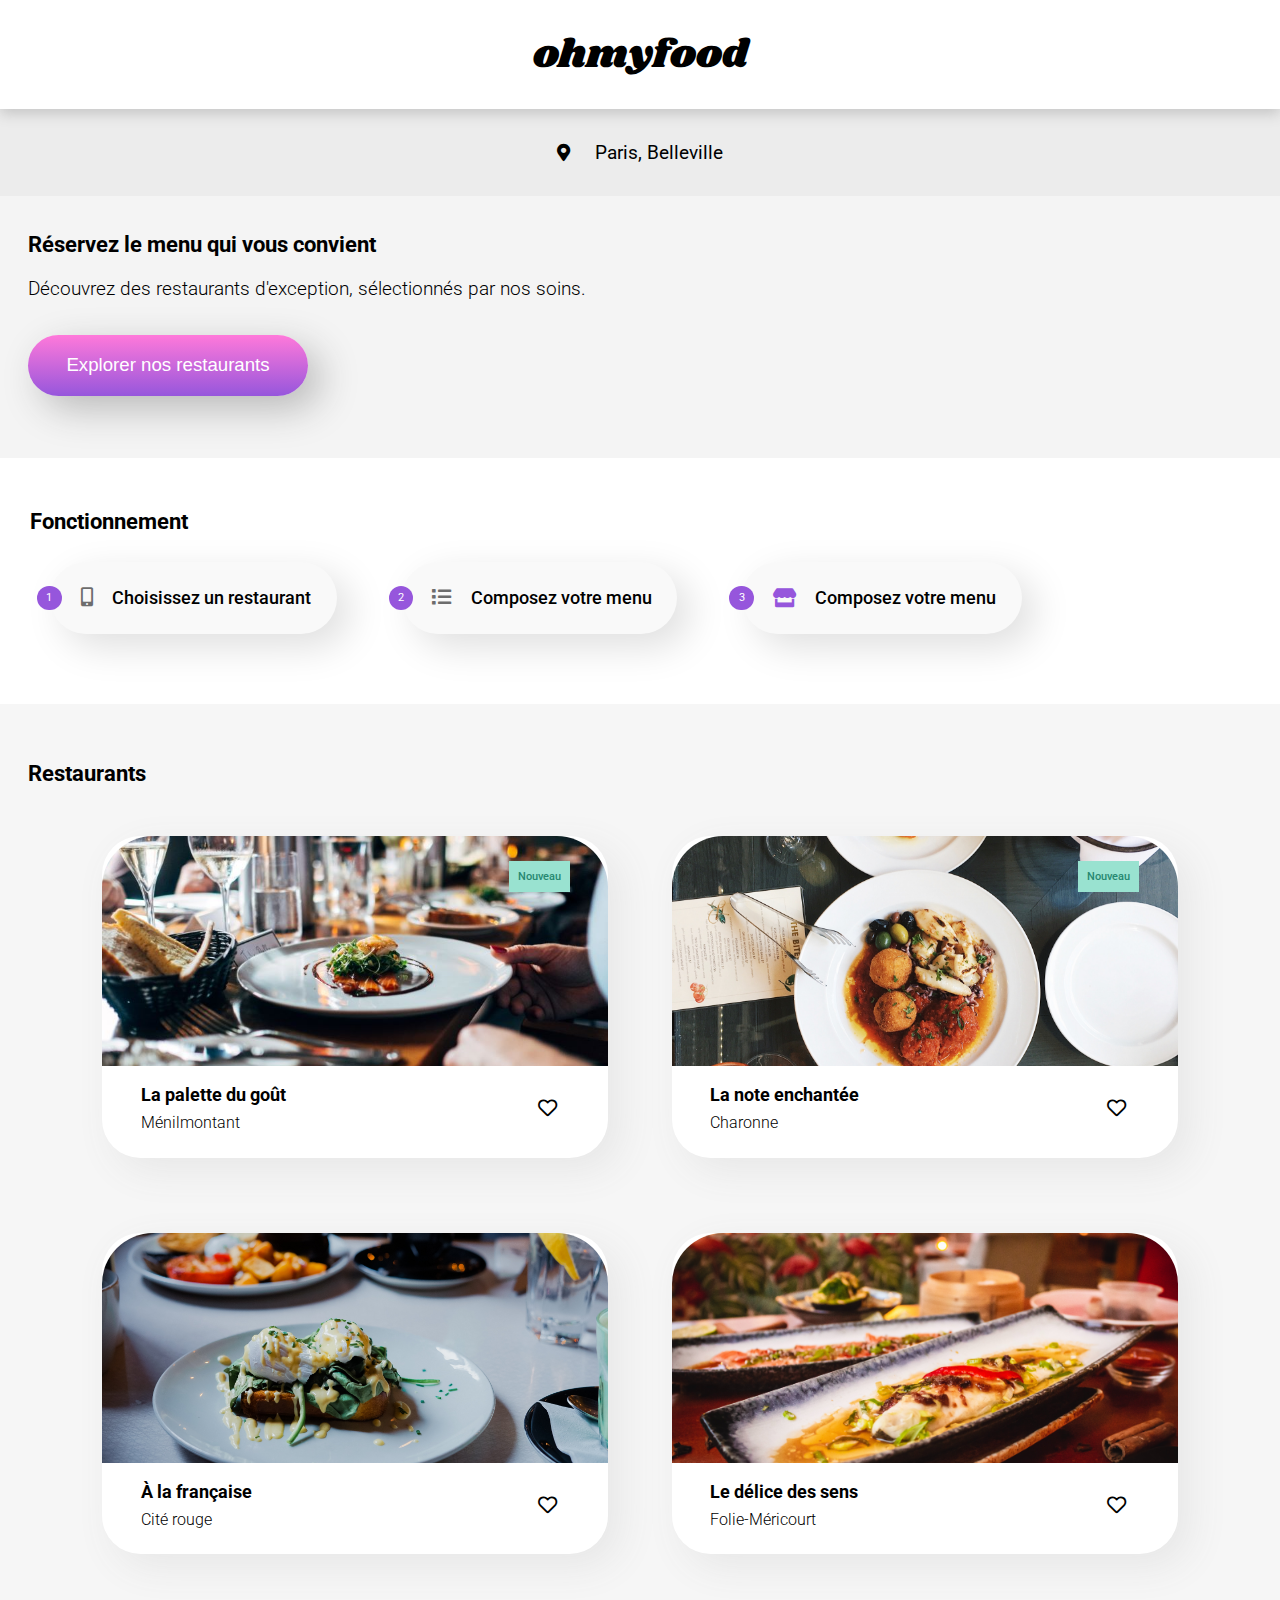
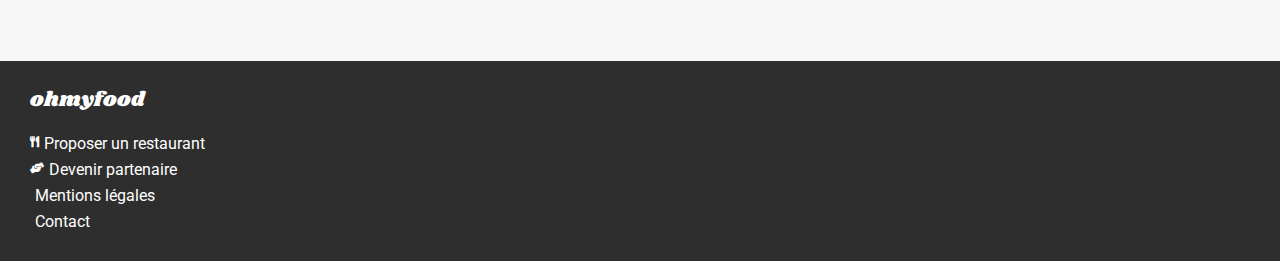
==== commit af54ac2e: "Animations partie 2" ====
--- a/index.html
+++ b/index.html
@@ -10,11 +10,11 @@
     <link href="https://fonts.googleapis.com/css2?family=Roboto:wght@100;300;400;500;700&display=swap" rel="stylesheet">
 </head>
 <body>
-    <div class="loader">
+    <!--<div class="loader">
         <div class="loader-ustensils">
             <i class="fas fa-utensils" id="black-ustensils"></i>
         </div>
-    </div>
+    </div>-->
     <div id="container">
         <header>
             <div class="website-logo">
@@ -88,7 +88,7 @@
                 <div class="bloc-cards-restaurants">
                     <div class="card-restaurant new">
                         <div class="photo-restaurant restaurant-link-1">
-                            <a href="html/la_palette_du_gout.html"><img src="images/la-palette-du-gout.jpg" alt="photo La palette du goût"></a>
+                            <a href="html/la_note_enchantee.html"><img src="images/la-palette-du-gout.jpg" alt="photo La palette du goût"></a>
                             <div class="tag-new-1">
                                 <p>Nouveau</p>
                             </div>
@@ -150,7 +150,7 @@
                             <div class="heart-logo">
                                 <i class="far fa-heart homepage-logo"></i>
                             </div>
-                            <div class="full-heart-1">
+                            <div class="full-heart-new">
                                 <i id="homepage-logo-full" class="far fa-heart"></i>
                             </div>
                         </div>
@@ -171,7 +171,7 @@
                             <div class="heart-logo">
                                 <i class="far fa-heart homepage-logo"></i>
                             </div>
-                            <div class="full-heart-2">
+                            <div class="full-heart-new">
                                 <i id="homepage-logo-full" class="far fa-heart"></i>
                             </div>
                         </div>
@@ -208,7 +208,7 @@
             </div>
             <div class="topic-footer">
                 <div class="text-footer">
-                    <p><a href="mailto:test@test.fr">Contact</a></p>
+                    <p><a href="mailto:test@test.fr" class="e-mail">Contact</a></p>
                 </div>
             </div>
         </div>
--- a/style.css
+++ b/style.css
@@ -5,33 +5,33 @@
   margin: 0;
 }
 
-.loader {
-  display: flex;
-  justify-content: center;
-  align-items: center;
-  width: 100%;
-  height: 100%;
-  background: white;
-  z-index: 1;
-  position: absolute;
-  opacity: 0;
-  transition: opacity 3s;
-}
-.loader:hover {
-  transform: translate(0, -50px);
-  transition: transform 330ms ease-in-out;
-  opacity: 1;
+/*.loader {
+    display: flex;
+    justify-content: center;
+    align-items: center;
+    width: 100%;
+    height: 100%;
+    background: white;
+    z-index: 1;
+    position: absolute;
+    opacity: 0;
+    transition: opacity 3s;
+
+    &:hover {
+        transform: translate(0, -50px);
+        transition: transform 330ms ease-in-out;
+        opacity: 1;
+    }
 }
 
 #container {
-  z-index: 0;
+    z-index: 0;
 }
 
 #black-ustensils {
-  font-size: 10em;
-  color: black;
-}
-
+    font-size: 10em;
+    color: black;
+}*/
 /*header*/
 header {
   display: flex;
@@ -478,6 +478,10 @@
   border-radius: 4vw;
   margin-bottom: 5vw;
   box-shadow: 1vw 1vw 3vw #e7e7e7;
+  position: relative;
+}
+.card-restaurant a {
+  text-decoration: none;
 }
 @media only screen and (min-width: 768px) and (max-width: 1023px) {
   .card-restaurant {
@@ -596,6 +600,7 @@
 .restaurant-name h2 {
   margin: 0;
   font-size: 0.9em;
+  color: black;
 }
 @media only screen and (min-width: 768px) and (max-width: 1023px) {
   .restaurant-name h2 {
@@ -625,6 +630,7 @@
   margin: 0;
   font-size: 0.85em;
   font-weight: 300;
+  color: black;
 }
 @media only screen and (min-width: 768px) and (max-width: 1023px) {
   .restaurant-location p {
@@ -639,7 +645,6 @@
 
 .heart-logo {
   padding: 6vw 6vw 7vw 0;
-  transform-origin: bottom;
   opacity: 1;
 }
 @media only screen and (min-width: 768px) and (max-width: 1023px) {
@@ -655,6 +660,7 @@
 
 .homepage-logo {
   font-size: 1.2em;
+  color: black;
 }
 @media only screen and (min-width: 768px) and (max-width: 1023px) {
   .homepage-logo {
@@ -663,14 +669,10 @@
 }
 
 .full-heart-new {
+  text-decoration: none;
   padding: 6vw 6vw 7vw 0;
   position: absolute;
   right: 0;
-  opacity: 0;
-  transition: opacity 2s;
-}
-.full-heart-new:active {
-  opacity: 1;
 }
 @media only screen and (min-width: 768px) and (max-width: 1023px) {
   .full-heart-new {
@@ -680,69 +682,24 @@
 @media only screen and (min-width: 1024px) {
   .full-heart-new {
     padding: 2.5vw 4vw 0 0;
-  }
-  .full-heart-new:hover {
-    opacity: 1;
-  }
-}
-
-.full-heart-1 {
-  padding: 6vw 6vw 7vw 0;
-  position: absolute;
-  right: 5.5vw;
-  opacity: 0;
-  transition: opacity 2s;
-}
-.full-heart-1:active {
-  opacity: 1;
-}
-@media only screen and (min-width: 768px) and (max-width: 1023px) {
-  .full-heart-1 {
-    padding: 4vw 6vw 4vw 0;
-    right: 10vw;
-  }
-}
-@media only screen and (min-width: 1024px) {
-  .full-heart-1 {
-    padding: 2.5vw 4vw 0 0;
-    right: 52.5vw;
-  }
-  .full-heart-1:hover {
-    opacity: 1;
-  }
-}
-
-.full-heart-2 {
-  padding: 6vw 6vw 7vw 0;
-  position: absolute;
-  right: 5.5vw;
-  opacity: 0;
-  transition: opacity 2s;
-}
-.full-heart-2:active {
-  opacity: 1;
-}
-@media only screen and (min-width: 768px) and (max-width: 1023px) {
-  .full-heart-2 {
-    padding: 4vw 6vw 4vw 0;
-    right: 10vw;
-  }
-}
-@media only screen and (min-width: 1024px) {
-  .full-heart-2 {
-    padding: 2.5vw 4vw 0 0;
-    right: 8vw;
-  }
-  .full-heart-2:hover {
-    opacity: 1;
   }
 }
 
 #homepage-logo-full {
   font-size: 1.2em;
   font-weight: 900;
-  -webkit-background-clip: text;
-  background: linear-gradient(0deg, #FF79DA, #9656DC);
+  opacity: 0;
+  transition: opacity 2s;
+  /*@media only screen and (min-width: 1024px) {
+      &:hover {
+          -webkit-background-clip: text;
+          background: linear-gradient(0deg,#FF79DA, #9656DC);
+          opacity: 1;
+      }
+  }*/
+}
+#homepage-logo-full:hover {
+  opacity: 1;
 }
 @media only screen and (min-width: 768px) and (max-width: 1023px) {
   #homepage-logo-full {
@@ -815,7 +772,7 @@
     margin: 7px 0 0 5px;
   }
 }
-.topics-footer a {
+.topics-footer .e-mail {
   text-decoration: none;
   color: white;
 }
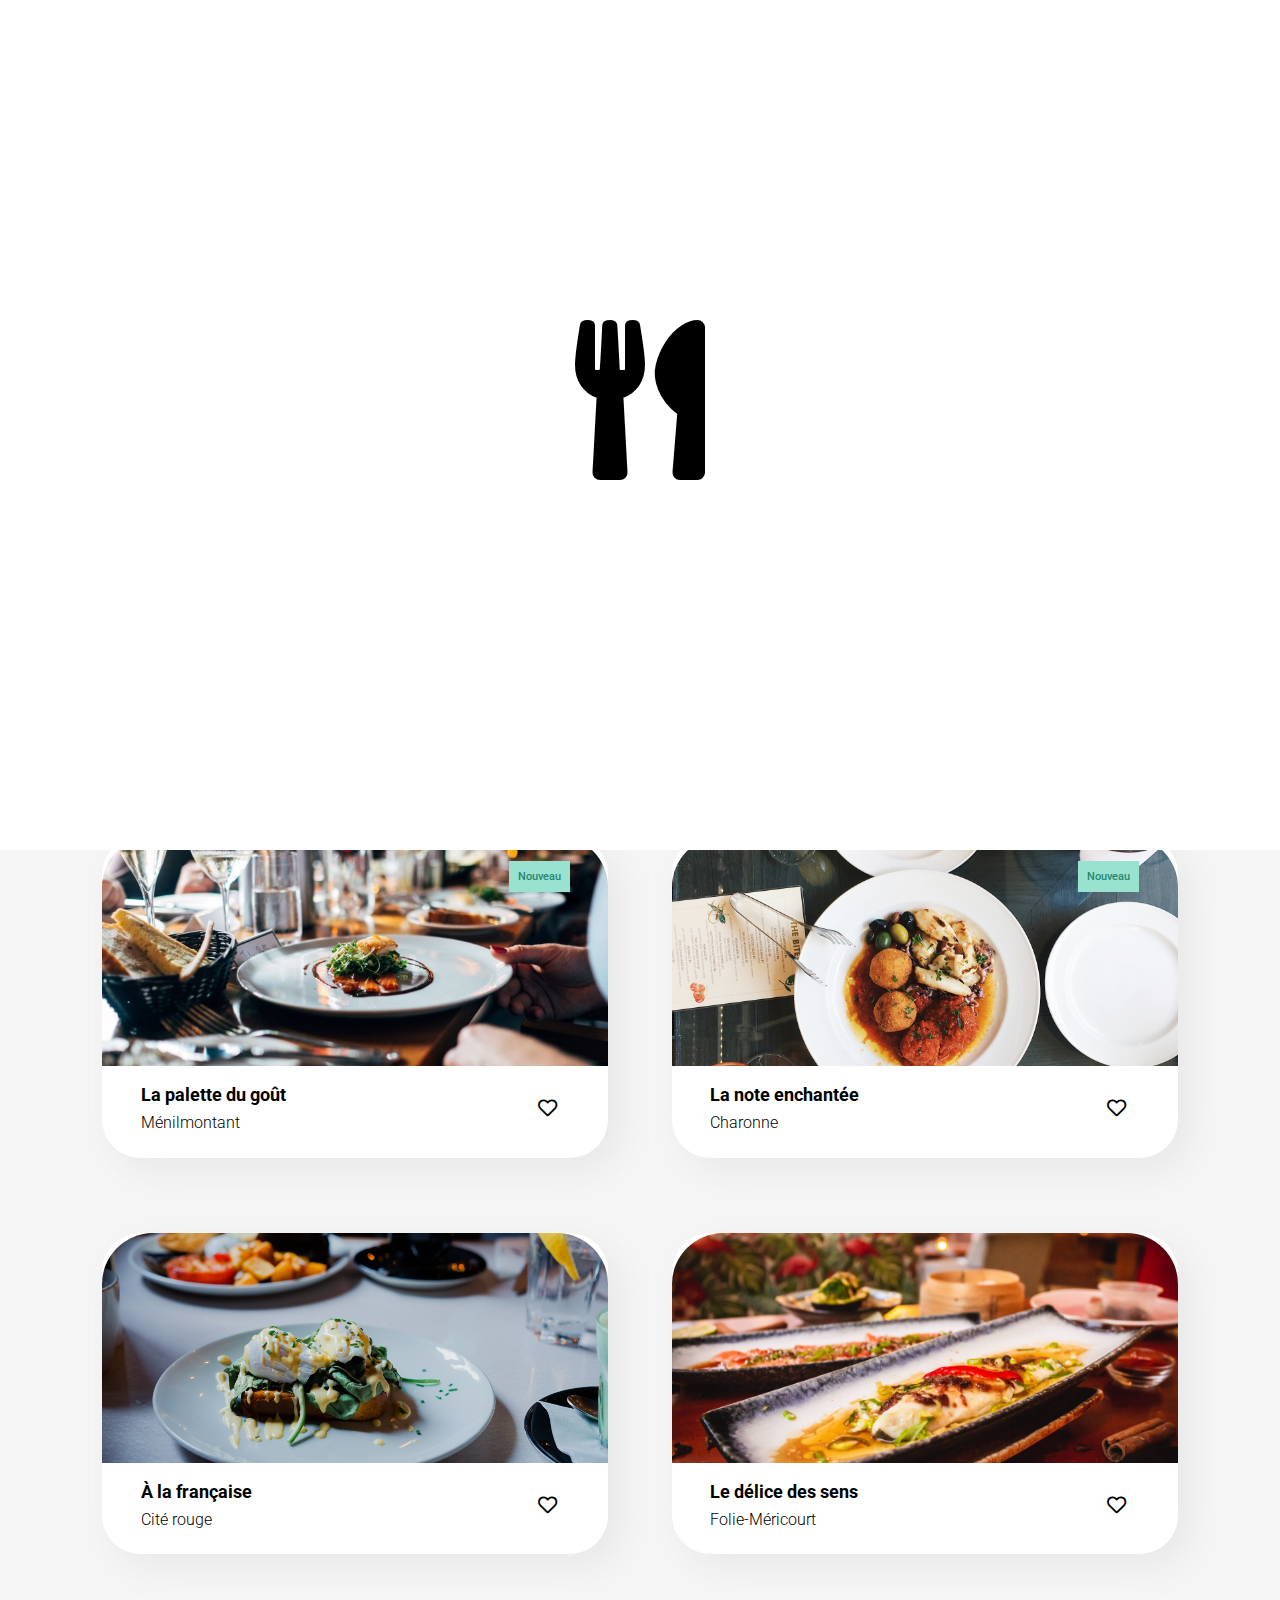
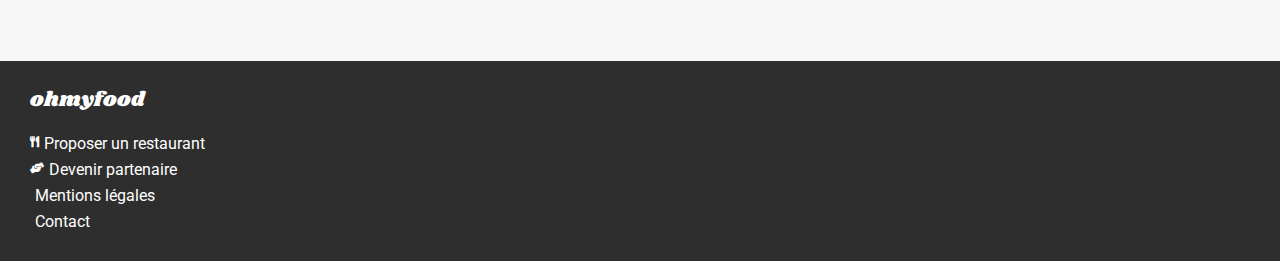
==== commit 9ab5fb65: "Animations partie 5bis" ====
--- a/index.html
+++ b/index.html
@@ -10,11 +10,11 @@
     <link href="https://fonts.googleapis.com/css2?family=Roboto:wght@100;300;400;500;700&display=swap" rel="stylesheet">
 </head>
 <body>
-    <!--<div class="loader">
+    <div class="loader">
         <div class="loader-ustensils">
             <i class="fas fa-utensils" id="black-ustensils"></i>
         </div>
-    </div>-->
+    </div>
     <div id="container">
         <header>
             <div class="website-logo">
--- a/style.css
+++ b/style.css
@@ -5,33 +5,33 @@
   margin: 0;
 }
 
-/*.loader {
-    display: flex;
-    justify-content: center;
-    align-items: center;
-    width: 100%;
-    height: 100%;
-    background: white;
-    z-index: 1;
-    position: absolute;
-    opacity: 0;
-    transition: opacity 3s;
-
-    &:hover {
-        transform: translate(0, -50px);
-        transition: transform 330ms ease-in-out;
-        opacity: 1;
-    }
+.loader {
+  display: flex;
+  justify-content: center;
+  align-items: center;
+  width: 100%;
+  height: 100%;
+  background: white;
+  z-index: 1;
+  position: absolute;
+  opacity: 0;
+  transition: opacity 3s;
+}
+.loader:hover {
+  transform: translate(0, -50px);
+  transition: transform 330ms ease-in-out;
+  opacity: 1;
 }
 
 #container {
-    z-index: 0;
+  z-index: 0;
 }
 
 #black-ustensils {
-    font-size: 10em;
-    color: black;
-}*/
+  font-size: 10em;
+  color: black;
+}
+
 /*header*/
 header {
   display: flex;
@@ -645,7 +645,6 @@
 
 .heart-logo {
   padding: 6vw 6vw 7vw 0;
-  opacity: 1;
 }
 @media only screen and (min-width: 768px) and (max-width: 1023px) {
   .heart-logo {
@@ -660,7 +659,7 @@
 
 .homepage-logo {
   font-size: 1.2em;
-  color: black;
+  font-weight: 400;
 }
 @media only screen and (min-width: 768px) and (max-width: 1023px) {
   .homepage-logo {
@@ -669,41 +668,46 @@
 }
 
 .full-heart-new {
-  text-decoration: none;
-  padding: 6vw 6vw 7vw 0;
+  padding: 5.8vw 5.7vw 7vw 0;
   position: absolute;
   right: 0;
 }
+.full-heart-new:hover {
+  cursor: grab;
+}
 @media only screen and (min-width: 768px) and (max-width: 1023px) {
   .full-heart-new {
-    padding: 4vw 6vw 4vw 0;
+    padding: 3.9vw 5.75vw 3.9vw 0;
   }
 }
 @media only screen and (min-width: 1024px) {
   .full-heart-new {
-    padding: 2.5vw 4vw 0 0;
+    padding: 2.46vw 3.9vw 0 0;
   }
 }
 
 #homepage-logo-full {
-  font-size: 1.2em;
+  font-size: 1.4em;
   font-weight: 900;
   opacity: 0;
-  transition: opacity 2s;
-  /*@media only screen and (min-width: 1024px) {
-      &:hover {
-          -webkit-background-clip: text;
-          background: linear-gradient(0deg,#FF79DA, #9656DC);
-          opacity: 1;
-      }
-  }*/
-}
-#homepage-logo-full:hover {
+}
+#homepage-logo-full:active {
+  background: linear-gradient(0deg, #FF79DA, #9656DC);
+  -webkit-background-clip: text;
+  -webkit-text-fill-color: transparent;
   opacity: 1;
 }
 @media only screen and (min-width: 768px) and (max-width: 1023px) {
   #homepage-logo-full {
-    font-size: 1.7em;
+    font-size: 1.9em;
+  }
+}
+@media only screen and (min-width: 1024px) {
+  #homepage-logo-full:hover {
+    background: linear-gradient(0deg, #FF79DA, #9656DC);
+    -webkit-background-clip: text;
+    -webkit-text-fill-color: transparent;
+    opacity: 1;
   }
 }
 
@@ -1088,11 +1092,10 @@
   margin: 4vw 4vw 0 5vw;
   padding: 3vw 4vw 3vw 3vw;
   box-shadow: 1vw 1vw 3vw #e7e7e7;
-  opacity: 0;
-  transition: opacity 1s;
+  position: relative;
 }
 .course-card:hover {
-  opacity: 1;
+  cursor: grab;
 }
 @media only screen and (min-width: 768px) and (max-width: 1023px) {
   .course-card {
@@ -1113,6 +1116,10 @@
   display: flex;
   align-items: center;
 }
+.course-price:active + .selection-space {
+  visibility: visible;
+  transform: translate(-100%, 0);
+}
 @media only screen and (min-width: 1024px) {
   .course-price {
     margin-left: 28px;
@@ -1120,6 +1127,64 @@
 }
 .course-price p {
   font-weight: 500;
+}
+
+.selection-space {
+  position: absolute;
+  background: #99E2D0;
+  visibility: hidden;
+  left: 100%;
+  top: 0%;
+  width: 48px;
+  height: 53px;
+  border-radius: 0 4vw 4vw 0;
+  display: flex;
+  justify-content: center;
+  align-items: center;
+  transition: transform 500ms ease-in-out;
+  /*&:active + .circle-check {
+      transform: rotate(1turn);
+  }*/
+}
+.selection-space:active {
+  visibility: visible;
+  transform: translate(-100%, 0);
+}
+@media only screen and (min-width: 1024px) {
+  .selection-space {
+    width: 70px;
+    height: 72px;
+    border-radius: 0 5vw 5vw 0;
+    /*&:hover {
+        left: 82.1%;
+        visibility: visible;
+        cursor: grab;
+    }*/
+  }
+}
+
+.circle-check {
+  display: flex;
+  justify-content: center;
+  background: white;
+  border-radius: 5vw;
+  padding: 0px;
+  transition: transform 500ms ease-in-out;
+}
+.circle-check:active {
+  transform: rotate(1turn);
+}
+
+.check {
+  color: #99E2D0;
+  padding: 0.3vw 0.7vw;
+  font-size: 0.8em;
+}
+@media only screen and (min-width: 1024px) {
+  .check {
+    padding: 0.3vw 0.5vw;
+    font-size: 1em;
+  }
 }
 
 .order-link {
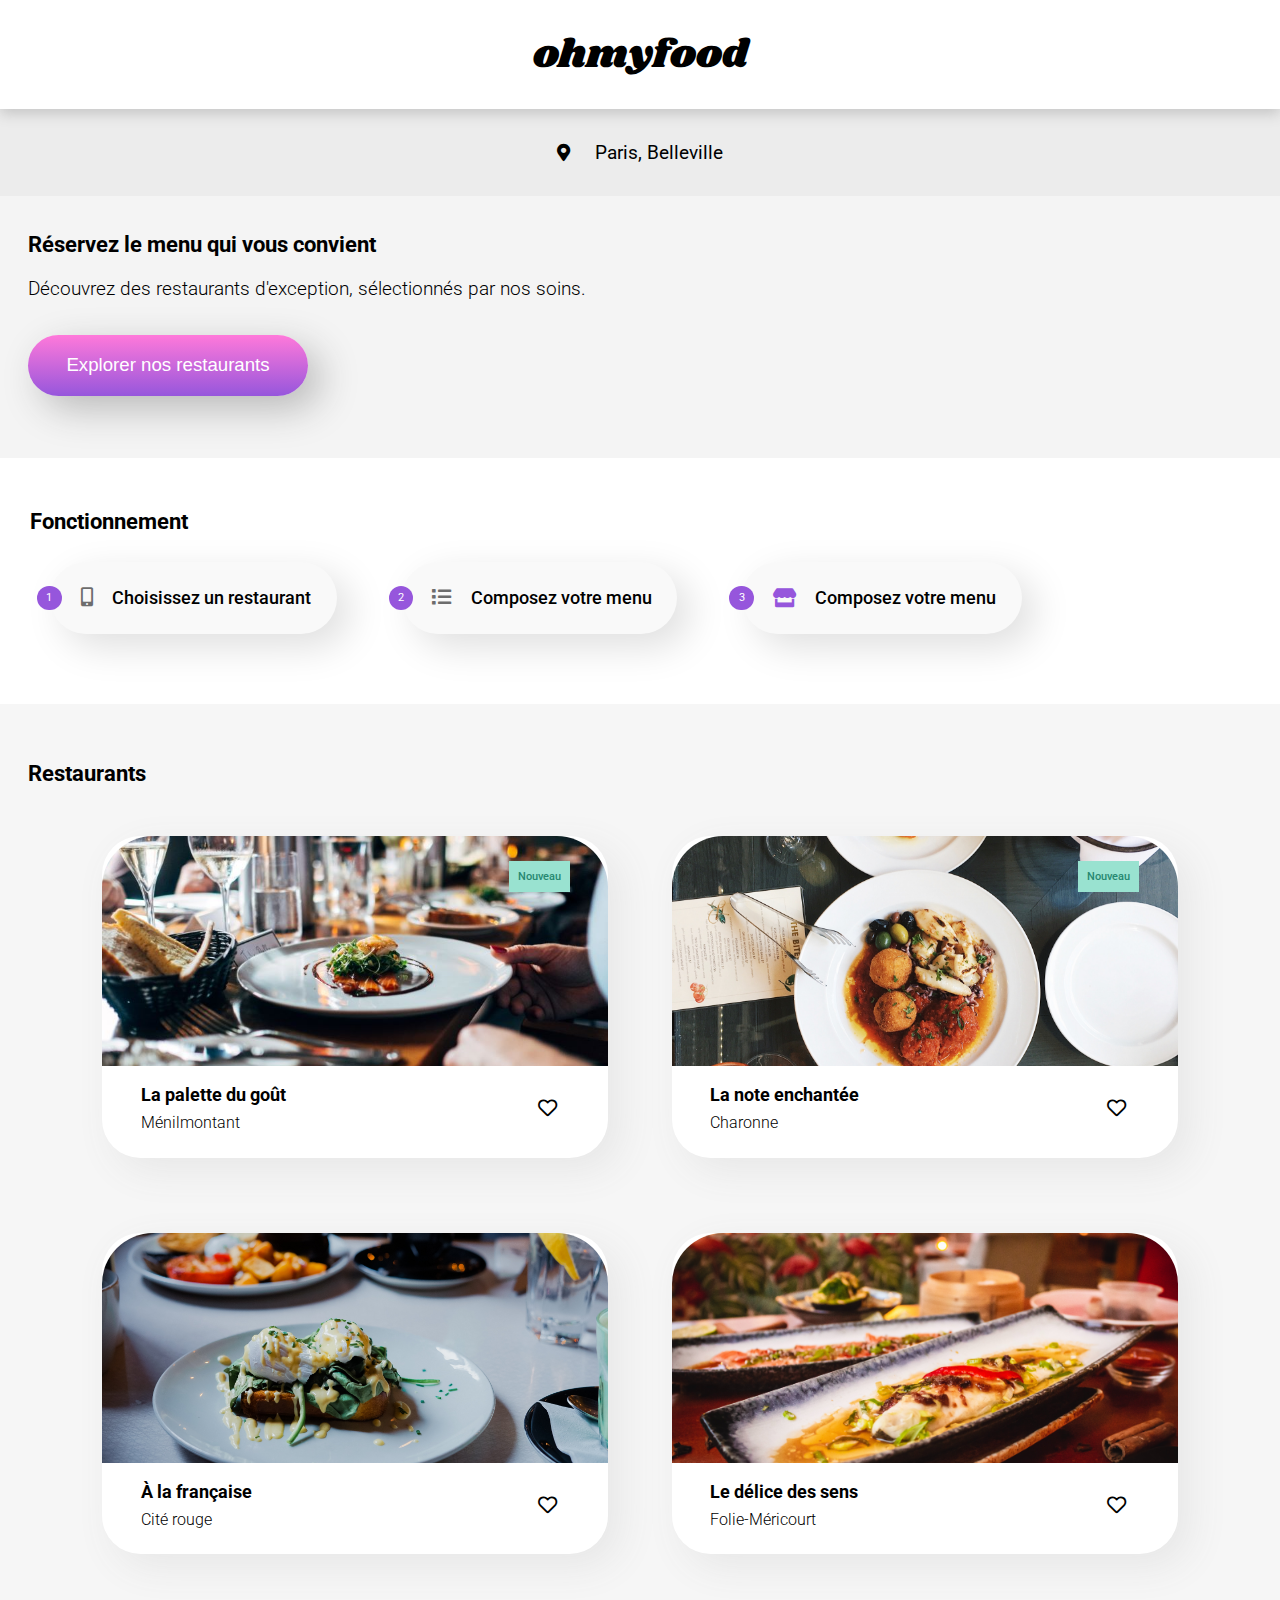
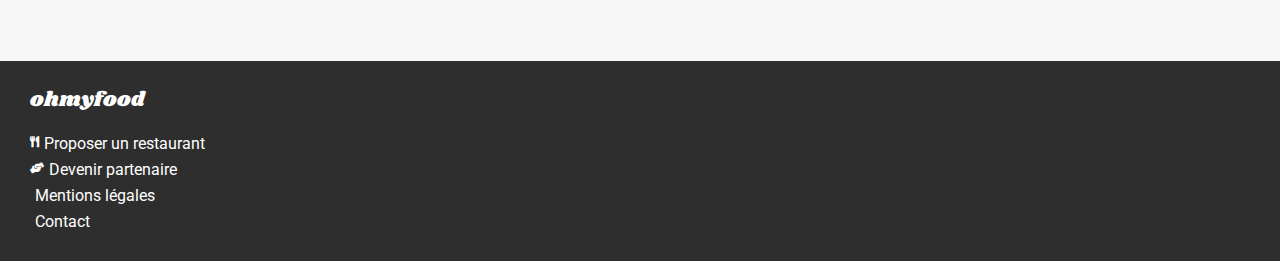
==== commit 4d12334e: "Animations partie 6" ====
--- a/index.html
+++ b/index.html
@@ -88,7 +88,7 @@
                 <div class="bloc-cards-restaurants">
                     <div class="card-restaurant new">
                         <div class="photo-restaurant restaurant-link-1">
-                            <a href="html/la_note_enchantee.html"><img src="images/la-palette-du-gout.jpg" alt="photo La palette du goût"></a>
+                            <a class="restaurant-link-a" href="html/la_note_enchantee.html"><img src="images/la-palette-du-gout.jpg" alt="photo La palette du goût"></a>
                             <div class="tag-new-1">
                                 <p>Nouveau</p>
                             </div>
@@ -112,7 +112,7 @@
                     </div>
                     <div class="card-restaurant new">
                         <div class="photo-restaurant restaurant-link-2">
-                            <a href="html/la_note_enchantee.html"><img src="images/la-note-enchantee.jpg" alt="photo La note enchantée"></a>
+                            <a class="restaurant-link-a" href="html/la_note_enchantee.html"><img src="images/la-note-enchantee.jpg" alt="photo La note enchantée"></a>
                             <div class="tag-new-2">
                                 <p>Nouveau</p>
                             </div>
@@ -136,7 +136,7 @@
                     </div>
                     <div class="card-restaurant">
                         <div class="photo-restaurant restaurant-link-3">
-                            <a href="html/a_la_francaise.html"><img src="images/a-la-francaise.jpg" alt="photo À la française"></a>
+                            <a class="restaurant-link-a" href="html/a_la_francaise.html"><img src="images/a-la-francaise.jpg" alt="photo À la française"></a>
                         </div>
                         <div class="restaurant-informations">
                             <div class="text-restaurant">
@@ -157,7 +157,7 @@
                     </div>
                     <div class="card-restaurant">
                         <div class="photo-restaurant restaurant-link-4">
-                            <a href="html/le_delice_des_sens.html"><img src="images/le-delice-des-sens.jpg" alt="photo Le délice des sens"></a>
+                            <a class="restaurant-link-a" href="html/le_delice_des_sens.html"><img src="images/le-delice-des-sens.jpg" alt="photo Le délice des sens"></a>
                         </div>
                         <div class="restaurant-informations">
                             <div class="text-restaurant">
--- a/style.css
+++ b/style.css
@@ -1,3 +1,73 @@
+@keyframes loader-appearance {
+  0% {
+    z-index: 4;
+    opacity: 1;
+  }
+  50% {
+    z-index: 4;
+    opacity: 1;
+  }
+  80% {
+    z-index: 4;
+    opacity: 1;
+  }
+  85% {
+    opacity: 0;
+  }
+  100% {
+    z-index: -2;
+    opacity: 0;
+  }
+}
+@keyframes ustensils-moove {
+  0% {
+    transform: translate(0, -50px);
+  }
+  10% {
+    transform: translate(0, 0);
+  }
+  20% {
+    transform: translate(0, -50px);
+  }
+  30% {
+    transform: translate(0, 0);
+  }
+  40% {
+    transform: translate(0, -50px);
+  }
+  50% {
+    transform: translate(0, 0);
+  }
+  60% {
+    transform: translate(0, -50px);
+  }
+  65% {
+    transform: translate(0, -50px);
+  }
+  70% {
+    transform: translate(0, 0);
+  }
+  75% {
+    transform: translate(0, 0);
+  }
+  80% {
+    transform: translate(0, -50px);
+  }
+  90% {
+    transform: translate(0, -50px);
+  }
+  100% {
+    transform: translate(0, 0);
+  }
+}
+@keyframes courses-appearance {
+  from {
+    opacity: 0;
+  }
+  to {
+    opacity: 1;
+  }
+}
 /*Homepage*/
 body {
   font-family: roboto, sans-serif;
@@ -12,24 +82,31 @@
   width: 100%;
   height: 100%;
   background: white;
+  position: absolute;
+  z-index: -2;
+  opacity: 0;
+  animation: loader-appearance 3s;
+}
+
+#black-ustensils {
+  font-size: 7em;
+  color: black;
+  animation: ustensils-moove 2500ms;
+}
+@media only screen and (min-width: 768px) and (max-width: 1023px) {
+  #black-ustensils {
+    font-size: 8em;
+  }
+}
+@media only screen and (min-width: 1024px) {
+  #black-ustensils {
+    font-size: 10em;
+  }
+}
+
+#container {
   z-index: 1;
-  position: absolute;
-  opacity: 0;
-  transition: opacity 3s;
-}
-.loader:hover {
-  transform: translate(0, -50px);
-  transition: transform 330ms ease-in-out;
-  opacity: 1;
-}
-
-#container {
-  z-index: 0;
-}
-
-#black-ustensils {
-  font-size: 10em;
-  color: black;
+  position: relative;
 }
 
 /*header*/
@@ -480,9 +557,6 @@
   box-shadow: 1vw 1vw 3vw #e7e7e7;
   position: relative;
 }
-.card-restaurant a {
-  text-decoration: none;
-}
 @media only screen and (min-width: 768px) and (max-width: 1023px) {
   .card-restaurant {
     margin-bottom: 8vw;
@@ -579,6 +653,10 @@
   }
 }
 
+.restaurant-link-a {
+  text-decoration: none;
+}
+
 .restaurant-informations {
   display: flex;
   justify-content: space-between;
@@ -673,7 +751,7 @@
   right: 0;
 }
 .full-heart-new:hover {
-  cursor: grab;
+  cursor: pointer;
 }
 @media only screen and (min-width: 768px) and (max-width: 1023px) {
   .full-heart-new {
@@ -776,7 +854,7 @@
     margin: 7px 0 0 5px;
   }
 }
-.topics-footer .e-mail {
+.topics-footer a {
   text-decoration: none;
   color: white;
 }
@@ -1020,6 +1098,10 @@
   }
 }
 
+.heart-box {
+  position: relative;
+}
+
 .heart-restaurant {
   padding: 4vw 0 4vw 0;
 }
@@ -1040,6 +1122,49 @@
 @media only screen and (min-width: 1024px) {
   .restaurant-logo {
     font-size: 2em;
+  }
+}
+
+.full-heart-restaurant {
+  padding: 4vw 0 4vw 0;
+  position: absolute;
+  top: 0;
+  right: 0;
+}
+.full-heart-restaurant:hover {
+  cursor: pointer;
+}
+@media only screen and (min-width: 1024px) {
+  .full-heart-restaurant {
+    padding: 40px 0 75px 0;
+  }
+}
+
+#full-restaurant-logo {
+  font-size: 1.2em;
+  font-weight: 900;
+  opacity: 0;
+}
+#full-restaurant-logo:active {
+  background: linear-gradient(0deg, #FF79DA, #9656DC);
+  -webkit-background-clip: text;
+  -webkit-text-fill-color: transparent;
+  opacity: 1;
+}
+@media only screen and (min-width: 768px) and (max-width: 1023px) {
+  #full-restaurant-logo {
+    font-size: 2em;
+  }
+}
+@media only screen and (min-width: 1024px) {
+  #full-restaurant-logo {
+    font-size: 2em;
+  }
+  #full-restaurant-logo:hover {
+    background: linear-gradient(0deg, #FF79DA, #9656DC);
+    -webkit-background-clip: text;
+    -webkit-text-fill-color: transparent;
+    opacity: 1;
   }
 }
 
@@ -1093,9 +1218,10 @@
   padding: 3vw 4vw 3vw 3vw;
   box-shadow: 1vw 1vw 3vw #e7e7e7;
   position: relative;
+  animation: courses-appearance 3s 1s;
 }
 .course-card:hover {
-  cursor: grab;
+  cursor: pointer;
 }
 @media only screen and (min-width: 768px) and (max-width: 1023px) {
   .course-card {
@@ -1158,7 +1284,7 @@
     /*&:hover {
         left: 82.1%;
         visibility: visible;
-        cursor: grab;
+        cursor: pointer;
     }*/
   }
 }
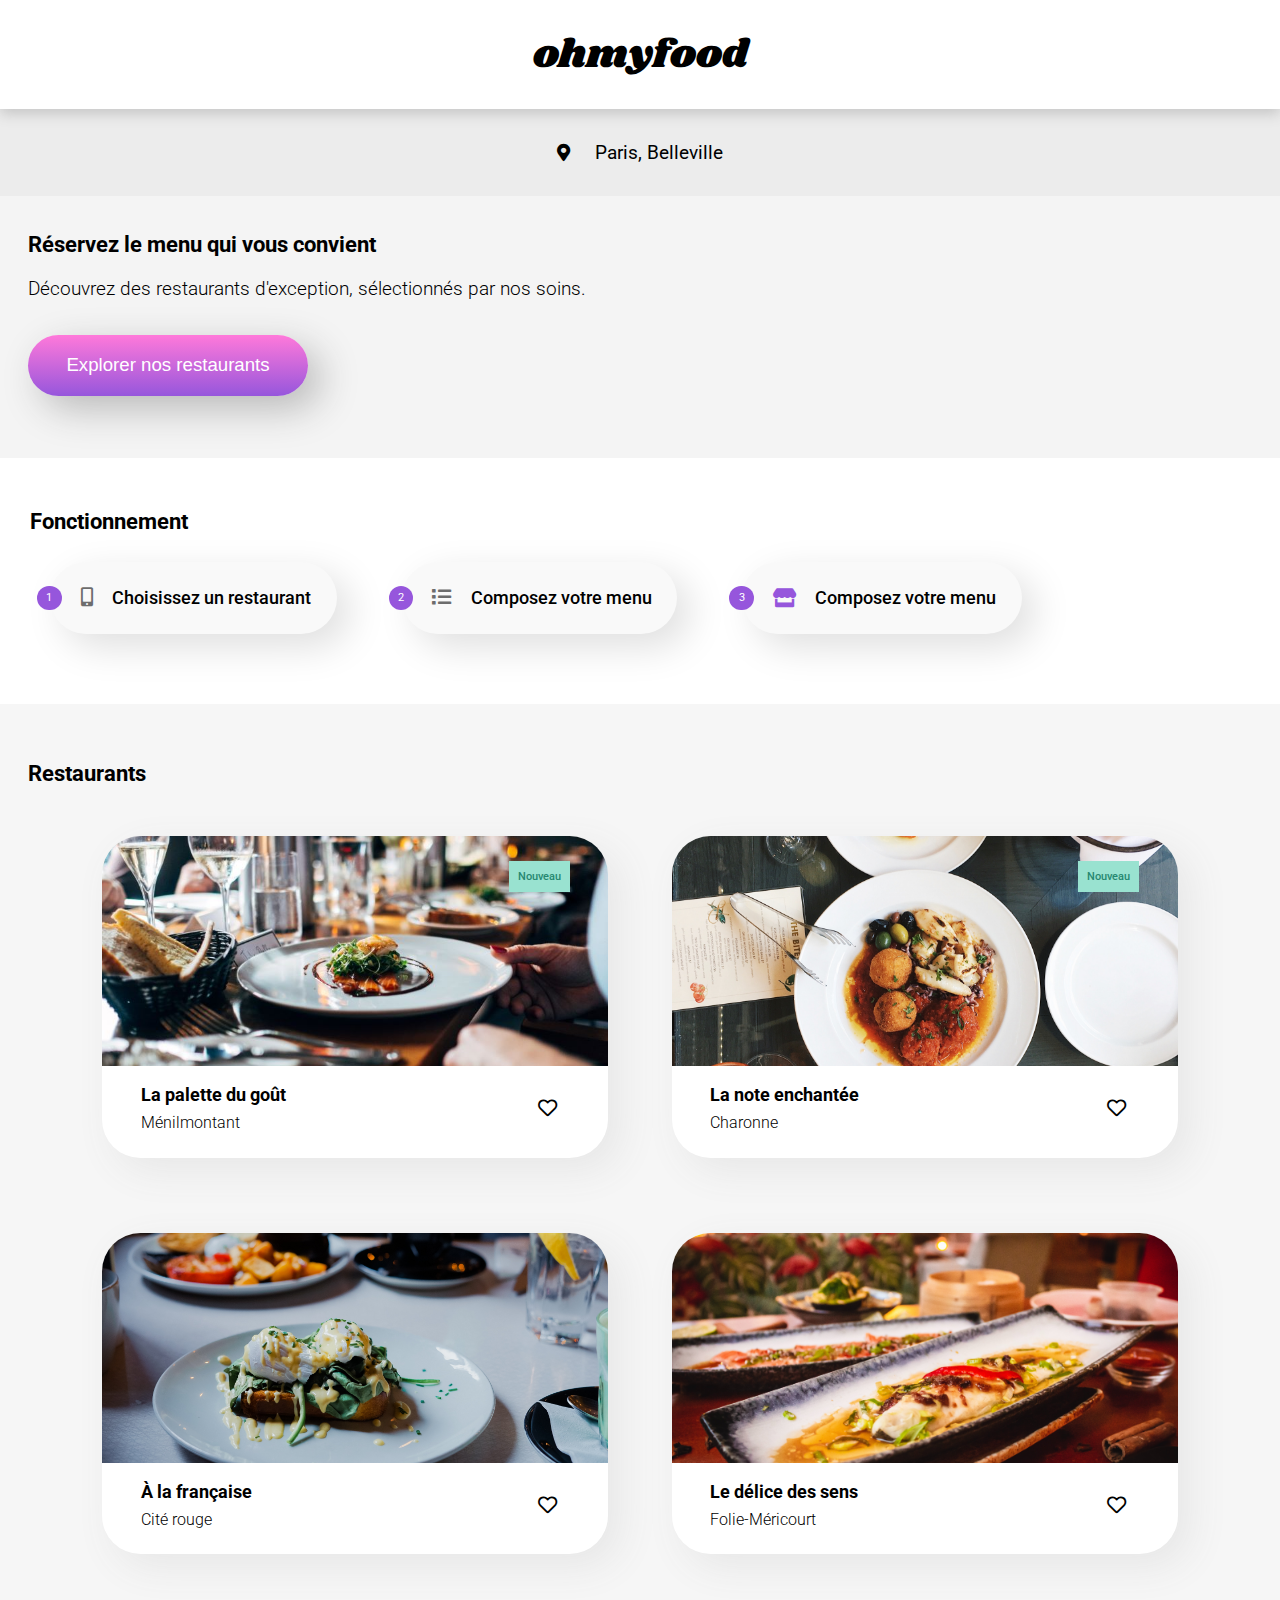
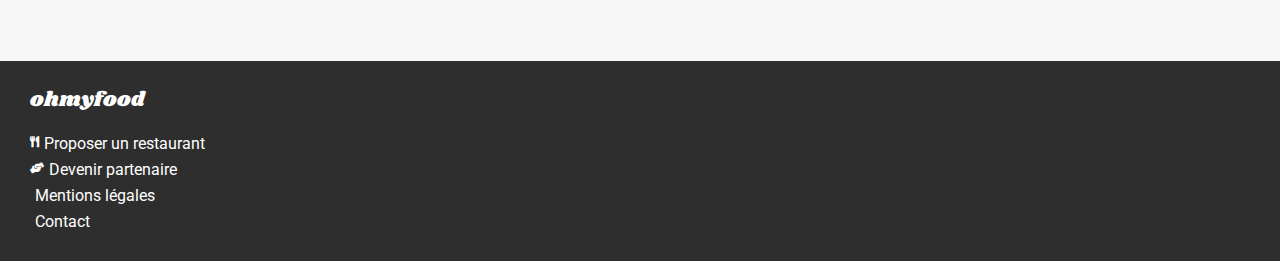
==== commit 9c07cc99: "Animations partie 7" ====
--- a/index.html
+++ b/index.html
@@ -38,7 +38,7 @@
                     <p>Découvrez des restaurants d'exception, sélectionnés par nos soins.</p>
                 </div>
                 <form class="restaurant-link">
-                    <button type="submit"><span class="menu-button">Explorer nos restaurants</span></i></button>
+                    <button type="submit"><span class="menu-button">Explorer nos restaurants</span></button>
                 </form>
             </div>
             <div class="function">
@@ -106,7 +106,7 @@
                                 <i class="far fa-heart homepage-logo"></i>
                             </div>
                             <div class="full-heart-new">
-                                <i id="homepage-logo-full" class="far fa-heart"></i>
+                                <i id="homepage-logo-full-1" class="far fa-heart homepage-logo-full"></i>
                             </div>
                         </div>
                     </div>
@@ -130,7 +130,7 @@
                                 <i class="far fa-heart homepage-logo"></i>
                             </div>
                             <div class="full-heart-new">
-                                <i id="homepage-logo-full" class="far fa-heart"></i>
+                                <i id="homepage-logo-full-2" class="far fa-heart homepage-logo-full"></i>
                             </div>
                         </div>
                     </div>
@@ -151,7 +151,7 @@
                                 <i class="far fa-heart homepage-logo"></i>
                             </div>
                             <div class="full-heart-new">
-                                <i id="homepage-logo-full" class="far fa-heart"></i>
+                                <i id="homepage-logo-full-3" class="far fa-heart homepage-logo-full"></i>
                             </div>
                         </div>
                     </div>
@@ -172,14 +172,14 @@
                                 <i class="far fa-heart homepage-logo"></i>
                             </div>
                             <div class="full-heart-new">
-                                <i id="homepage-logo-full" class="far fa-heart"></i>
+                                <i id="homepage-logo-full-4" class="far fa-heart homepage-logo-full"></i>
                             </div>
                         </div>
                     </div>
                 </div>
             </div>
         </main>
-    </div id="container">
+    </div>
     <footer>
         <div class="footer-title">
             <p>ohmyfood</p>
--- a/style.css
+++ b/style.css
@@ -85,7 +85,7 @@
   position: absolute;
   z-index: -2;
   opacity: 0;
-  animation: loader-appearance 3s;
+  animation: loader-appearance 3s ease-in;
 }
 
 #black-ustensils {
@@ -586,7 +586,7 @@
   object-fit: cover;
   width: 100%;
   height: 100%;
-  border-radius: 4vw 4vw 0 0;
+  border-radius: 3vw 3vw 0 0;
 }
 
 .new {
@@ -764,24 +764,99 @@
   }
 }
 
-#homepage-logo-full {
+#homepage-logo-full-1 {
+  font-weight: 900;
   font-size: 1.4em;
-  font-weight: 900;
   opacity: 0;
 }
-#homepage-logo-full:active {
+#homepage-logo-full-1:active {
   background: linear-gradient(0deg, #FF79DA, #9656DC);
   -webkit-background-clip: text;
   -webkit-text-fill-color: transparent;
   opacity: 1;
 }
 @media only screen and (min-width: 768px) and (max-width: 1023px) {
-  #homepage-logo-full {
+  #homepage-logo-full-1 {
     font-size: 1.9em;
   }
 }
 @media only screen and (min-width: 1024px) {
-  #homepage-logo-full:hover {
+  #homepage-logo-full-1:hover {
+    background: linear-gradient(0deg, #FF79DA, #9656DC);
+    -webkit-background-clip: text;
+    -webkit-text-fill-color: transparent;
+    opacity: 1;
+  }
+}
+
+#homepage-logo-full-2 {
+  font-weight: 900;
+  font-size: 1.4em;
+  opacity: 0;
+}
+#homepage-logo-full-2:active {
+  background: linear-gradient(0deg, #FF79DA, #9656DC);
+  -webkit-background-clip: text;
+  -webkit-text-fill-color: transparent;
+  opacity: 1;
+}
+@media only screen and (min-width: 768px) and (max-width: 1023px) {
+  #homepage-logo-full-2 {
+    font-size: 1.9em;
+  }
+}
+@media only screen and (min-width: 1024px) {
+  #homepage-logo-full-2:hover {
+    background: linear-gradient(0deg, #FF79DA, #9656DC);
+    -webkit-background-clip: text;
+    -webkit-text-fill-color: transparent;
+    opacity: 1;
+  }
+}
+
+#homepage-logo-full-3 {
+  font-weight: 900;
+  font-size: 1.4em;
+  opacity: 0;
+}
+#homepage-logo-full-3:active {
+  background: linear-gradient(0deg, #FF79DA, #9656DC);
+  -webkit-background-clip: text;
+  -webkit-text-fill-color: transparent;
+  opacity: 1;
+}
+@media only screen and (min-width: 768px) and (max-width: 1023px) {
+  #homepage-logo-full-3 {
+    font-size: 1.9em;
+  }
+}
+@media only screen and (min-width: 1024px) {
+  #homepage-logo-full-3:hover {
+    background: linear-gradient(0deg, #FF79DA, #9656DC);
+    -webkit-background-clip: text;
+    -webkit-text-fill-color: transparent;
+    opacity: 1;
+  }
+}
+
+#homepage-logo-full-4 {
+  font-weight: 900;
+  font-size: 1.4em;
+  opacity: 0;
+}
+#homepage-logo-full-4:active {
+  background: linear-gradient(0deg, #FF79DA, #9656DC);
+  -webkit-background-clip: text;
+  -webkit-text-fill-color: transparent;
+  opacity: 1;
+}
+@media only screen and (min-width: 768px) and (max-width: 1023px) {
+  #homepage-logo-full-4 {
+    font-size: 1.9em;
+  }
+}
+@media only screen and (min-width: 1024px) {
+  #homepage-logo-full-4:hover {
     background: linear-gradient(0deg, #FF79DA, #9656DC);
     -webkit-background-clip: text;
     -webkit-text-fill-color: transparent;
@@ -1098,10 +1173,6 @@
   }
 }
 
-.heart-box {
-  position: relative;
-}
-
 .heart-restaurant {
   padding: 4vw 0 4vw 0;
 }
@@ -1122,49 +1193,6 @@
 @media only screen and (min-width: 1024px) {
   .restaurant-logo {
     font-size: 2em;
-  }
-}
-
-.full-heart-restaurant {
-  padding: 4vw 0 4vw 0;
-  position: absolute;
-  top: 0;
-  right: 0;
-}
-.full-heart-restaurant:hover {
-  cursor: pointer;
-}
-@media only screen and (min-width: 1024px) {
-  .full-heart-restaurant {
-    padding: 40px 0 75px 0;
-  }
-}
-
-#full-restaurant-logo {
-  font-size: 1.2em;
-  font-weight: 900;
-  opacity: 0;
-}
-#full-restaurant-logo:active {
-  background: linear-gradient(0deg, #FF79DA, #9656DC);
-  -webkit-background-clip: text;
-  -webkit-text-fill-color: transparent;
-  opacity: 1;
-}
-@media only screen and (min-width: 768px) and (max-width: 1023px) {
-  #full-restaurant-logo {
-    font-size: 2em;
-  }
-}
-@media only screen and (min-width: 1024px) {
-  #full-restaurant-logo {
-    font-size: 2em;
-  }
-  #full-restaurant-logo:hover {
-    background: linear-gradient(0deg, #FF79DA, #9656DC);
-    -webkit-background-clip: text;
-    -webkit-text-fill-color: transparent;
-    opacity: 1;
   }
 }
 
@@ -1210,6 +1238,7 @@
 }
 
 .course-card {
+  position: relative;
   display: flex;
   justify-content: space-between;
   background: white;
@@ -1218,10 +1247,14 @@
   padding: 3vw 4vw 3vw 3vw;
   box-shadow: 1vw 1vw 3vw #e7e7e7;
   position: relative;
-  animation: courses-appearance 3s 1s;
+  animation: courses-appearance 3s;
 }
 .course-card:hover {
   cursor: pointer;
+}
+.course-card:hover > .selection-space {
+  opacity: 1;
+  transform: translate(-100%, 0);
 }
 @media only screen and (min-width: 768px) and (max-width: 1023px) {
   .course-card {
@@ -1235,16 +1268,13 @@
     padding: 17px 24px 17px 24px;
     border-radius: 5vw;
     max-width: 342px;
+    animation: courses-appearance 3s 1s;
   }
 }
 
 .course-price {
   display: flex;
   align-items: center;
-}
-.course-price:active + .selection-space {
-  visibility: visible;
-  transform: translate(-100%, 0);
 }
 @media only screen and (min-width: 1024px) {
   .course-price {
@@ -1256,36 +1286,22 @@
 }
 
 .selection-space {
+  opacity: 0;
   position: absolute;
   background: #99E2D0;
-  visibility: hidden;
   left: 100%;
   top: 0%;
-  width: 48px;
-  height: 53px;
+  width: 20%;
+  height: 100%;
   border-radius: 0 4vw 4vw 0;
   display: flex;
   justify-content: center;
   align-items: center;
-  transition: transform 500ms ease-in-out;
-  /*&:active + .circle-check {
-      transform: rotate(1turn);
-  }*/
-}
-.selection-space:active {
-  visibility: visible;
-  transform: translate(-100%, 0);
+  transition: all 500ms ease-in-out;
 }
 @media only screen and (min-width: 1024px) {
   .selection-space {
-    width: 70px;
-    height: 72px;
     border-radius: 0 5vw 5vw 0;
-    /*&:hover {
-        left: 82.1%;
-        visibility: visible;
-        cursor: pointer;
-    }*/
   }
 }
 
@@ -1295,16 +1311,26 @@
   background: white;
   border-radius: 5vw;
   padding: 0px;
-  transition: transform 500ms ease-in-out;
-}
-.circle-check:active {
+  transition: transform 500ms;
+}
+.circle-check:hover {
   transform: rotate(1turn);
+}
+@media only screen and (min-width: 768px) and (max-width: 1023px) {
+  .circle-check {
+    padding: 2px 0;
+  }
 }
 
 .check {
   color: #99E2D0;
   padding: 0.3vw 0.7vw;
   font-size: 0.8em;
+}
+@media only screen and (min-width: 768px) and (max-width: 1023px) {
+  .check {
+    font-size: 1em;
+  }
 }
 @media only screen and (min-width: 1024px) {
   .check {
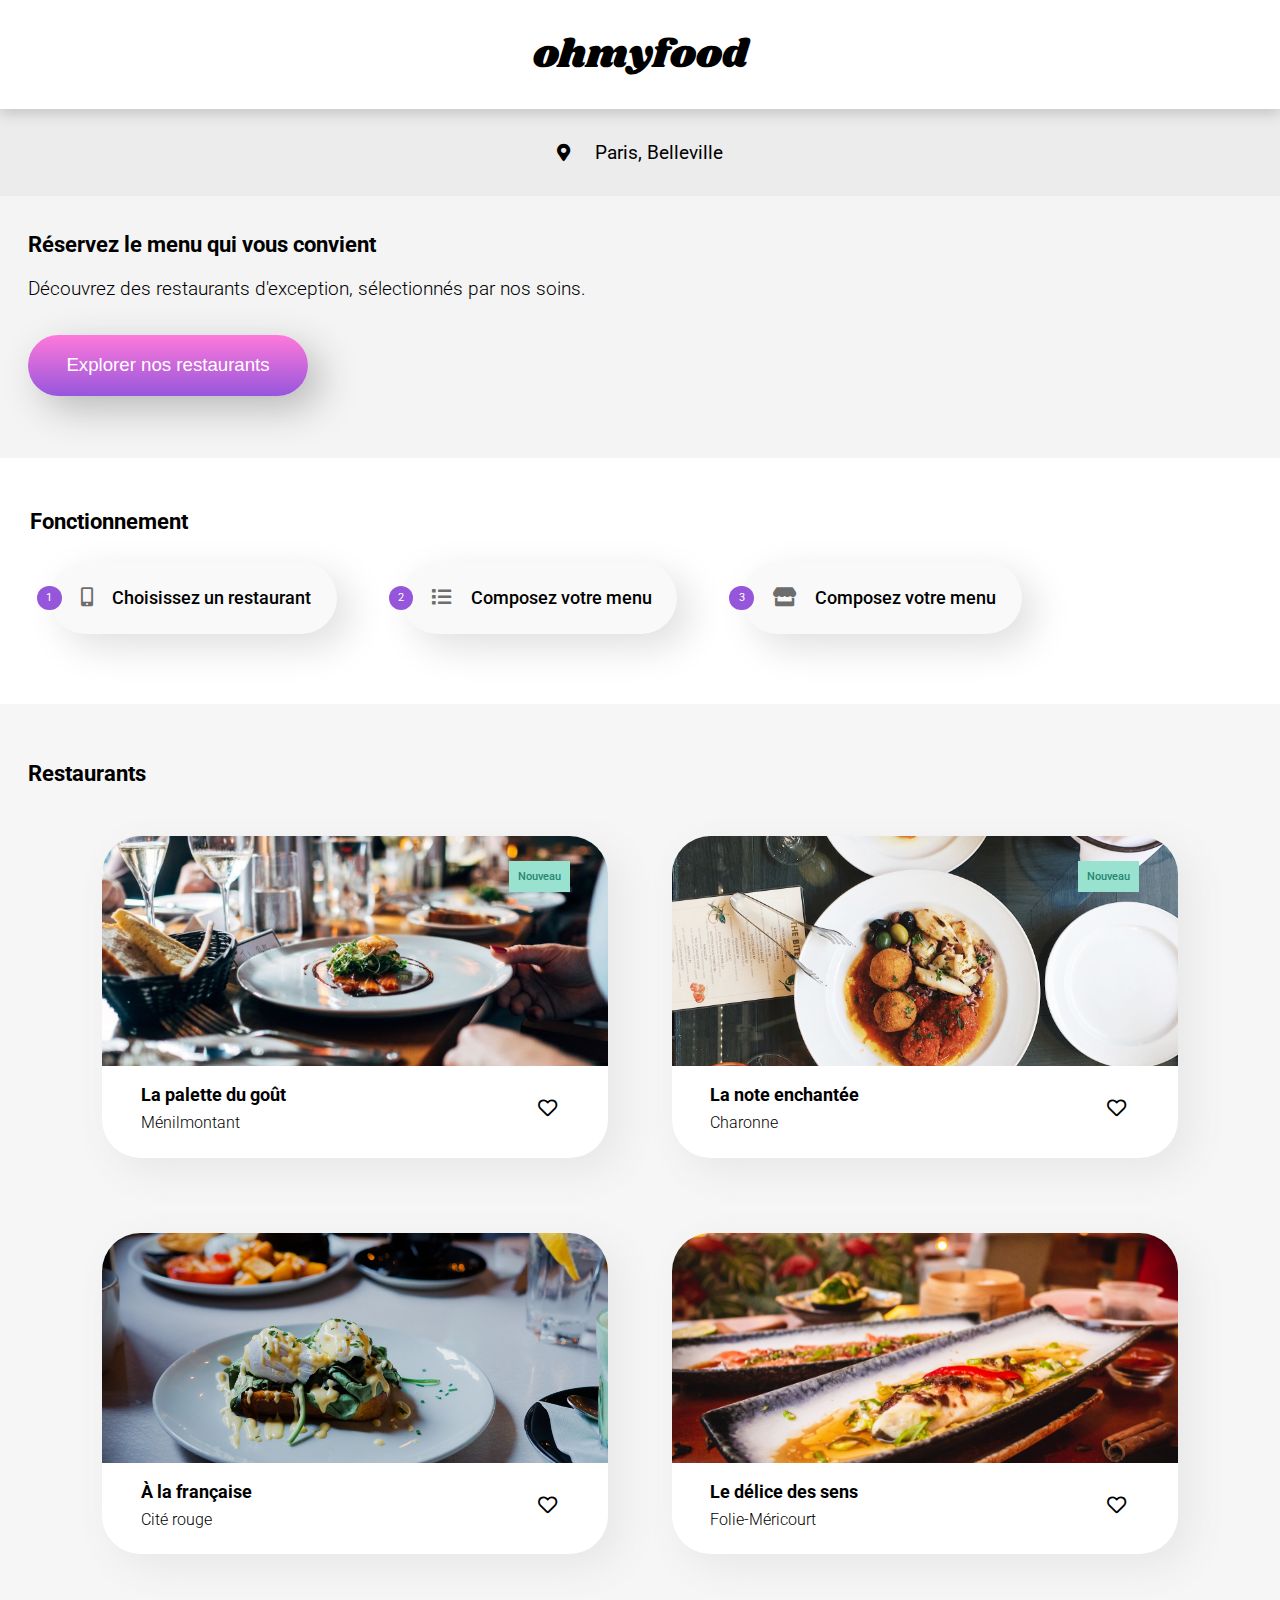
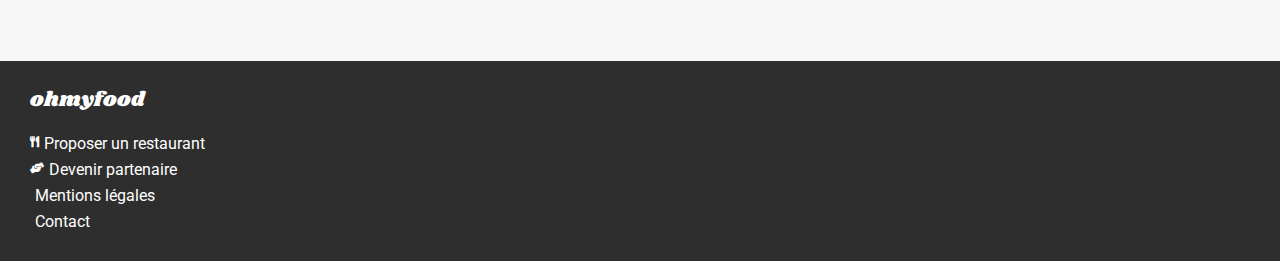
==== commit a9d331f5: "Animations partie 8" ====
--- a/index.html
+++ b/index.html
@@ -72,7 +72,7 @@
                         <div class="number">
                             <p>3</p>
                         </div>
-                        <div class="store-logo">
+                        <div class="function-logo">
                             <i class="fas fa-store"></i>
                         </div>
                         <div class="text-function">
--- a/style.css
+++ b/style.css
@@ -363,6 +363,13 @@
   border-radius: 6vw;
   box-shadow: 1vw 1vw 3vw #dfdfdf;
 }
+.topic-function:hover {
+  cursor: pointer;
+  background: #f2eafb;
+}
+.topic-function:hover > .function-logo {
+  color: #9656DC;
+}
 @media only screen and (min-width: 768px) and (max-width: 1023px) {
   .topic-function {
     margin: 0 14vw 7vw 14vw;
@@ -386,23 +393,6 @@
 }
 @media only screen and (min-width: 1024px) {
   .function-logo {
-    padding: 2vw 1.5vw;
-  }
-}
-
-.store-logo {
-  display: flex;
-  align-items: center;
-  color: #9656DC;
-  padding: 7.5vw;
-}
-@media only screen and (min-width: 768px) and (max-width: 1023px) {
-  .store-logo {
-    padding: 5vw;
-  }
-}
-@media only screen and (min-width: 1024px) {
-  .store-logo {
     padding: 2vw 1.5vw;
   }
 }
@@ -768,11 +758,12 @@
   font-weight: 900;
   font-size: 1.4em;
   opacity: 0;
-}
-#homepage-logo-full-1:active {
   background: linear-gradient(0deg, #FF79DA, #9656DC);
   -webkit-background-clip: text;
   -webkit-text-fill-color: transparent;
+  transition: opacity 800ms ease-in-out;
+}
+#homepage-logo-full-1:active {
   opacity: 1;
 }
 @media only screen and (min-width: 768px) and (max-width: 1023px) {
@@ -782,9 +773,6 @@
 }
 @media only screen and (min-width: 1024px) {
   #homepage-logo-full-1:hover {
-    background: linear-gradient(0deg, #FF79DA, #9656DC);
-    -webkit-background-clip: text;
-    -webkit-text-fill-color: transparent;
     opacity: 1;
   }
 }
@@ -793,11 +781,12 @@
   font-weight: 900;
   font-size: 1.4em;
   opacity: 0;
-}
-#homepage-logo-full-2:active {
   background: linear-gradient(0deg, #FF79DA, #9656DC);
   -webkit-background-clip: text;
   -webkit-text-fill-color: transparent;
+  transition: opacity 2s ease-in-out;
+}
+#homepage-logo-full-2:active {
   opacity: 1;
 }
 @media only screen and (min-width: 768px) and (max-width: 1023px) {
@@ -807,9 +796,6 @@
 }
 @media only screen and (min-width: 1024px) {
   #homepage-logo-full-2:hover {
-    background: linear-gradient(0deg, #FF79DA, #9656DC);
-    -webkit-background-clip: text;
-    -webkit-text-fill-color: transparent;
     opacity: 1;
   }
 }
@@ -818,11 +804,12 @@
   font-weight: 900;
   font-size: 1.4em;
   opacity: 0;
-}
-#homepage-logo-full-3:active {
+  transition: opacity 2s ease-in-out;
   background: linear-gradient(0deg, #FF79DA, #9656DC);
   -webkit-background-clip: text;
   -webkit-text-fill-color: transparent;
+}
+#homepage-logo-full-3:active {
   opacity: 1;
 }
 @media only screen and (min-width: 768px) and (max-width: 1023px) {
@@ -832,9 +819,6 @@
 }
 @media only screen and (min-width: 1024px) {
   #homepage-logo-full-3:hover {
-    background: linear-gradient(0deg, #FF79DA, #9656DC);
-    -webkit-background-clip: text;
-    -webkit-text-fill-color: transparent;
     opacity: 1;
   }
 }
@@ -843,11 +827,12 @@
   font-weight: 900;
   font-size: 1.4em;
   opacity: 0;
-}
-#homepage-logo-full-4:active {
+  transition: opacity 2s ease-in-out;
   background: linear-gradient(0deg, #FF79DA, #9656DC);
   -webkit-background-clip: text;
   -webkit-text-fill-color: transparent;
+}
+#homepage-logo-full-4:active {
   opacity: 1;
 }
 @media only screen and (min-width: 768px) and (max-width: 1023px) {
@@ -857,9 +842,6 @@
 }
 @media only screen and (min-width: 1024px) {
   #homepage-logo-full-4:hover {
-    background: linear-gradient(0deg, #FF79DA, #9656DC);
-    -webkit-background-clip: text;
-    -webkit-text-fill-color: transparent;
     opacity: 1;
   }
 }
@@ -1173,6 +1155,10 @@
   }
 }
 
+.heart-logo-box {
+  position: relative;
+}
+
 .heart-restaurant {
   padding: 4vw 0 4vw 0;
 }
@@ -1193,6 +1179,47 @@
 @media only screen and (min-width: 1024px) {
   .restaurant-logo {
     font-size: 2em;
+  }
+}
+
+.heart-restaurant-full {
+  padding: 4vw 0 4vw 0;
+  position: absolute;
+  top: 0;
+  right: 0;
+}
+.heart-restaurant-full:hover {
+  cursor: pointer;
+}
+@media only screen and (min-width: 1024px) {
+  .heart-restaurant-full {
+    padding: 40px 0 75px 0;
+  }
+}
+
+#restaurant-logo-full {
+  font-size: 1.2em;
+  font-weight: 900;
+  opacity: 0;
+  background: linear-gradient(0deg, #FF79DA, #9656DC);
+  -webkit-background-clip: text;
+  -webkit-text-fill-color: transparent;
+  transition: opacity 800ms ease-in-out;
+}
+#restaurant-logo-full:active {
+  opacity: 1;
+}
+@media only screen and (min-width: 768px) and (max-width: 1023px) {
+  #restaurant-logo-full {
+    font-size: 2em;
+  }
+}
+@media only screen and (min-width: 1024px) {
+  #restaurant-logo-full {
+    font-size: 2em;
+  }
+  #restaurant-logo-full:hover {
+    opacity: 1;
   }
 }
 
@@ -1256,6 +1283,10 @@
   opacity: 1;
   transform: translate(-100%, 0);
 }
+.course-card .course-card:hover .circle-check {
+  transform: rotate(360deg);
+  transition: rotate 5s;
+}
 @media only screen and (min-width: 768px) and (max-width: 1023px) {
   .course-card {
     padding: 3.5vw 5vw 3.5vw 4vw;
@@ -1270,6 +1301,12 @@
     max-width: 342px;
     animation: courses-appearance 3s 1s;
   }
+}
+
+.course-informations p {
+  text-overflow: ellipsis;
+  white-space: nowrap;
+  overflow: hidden;
 }
 
 .course-price {
